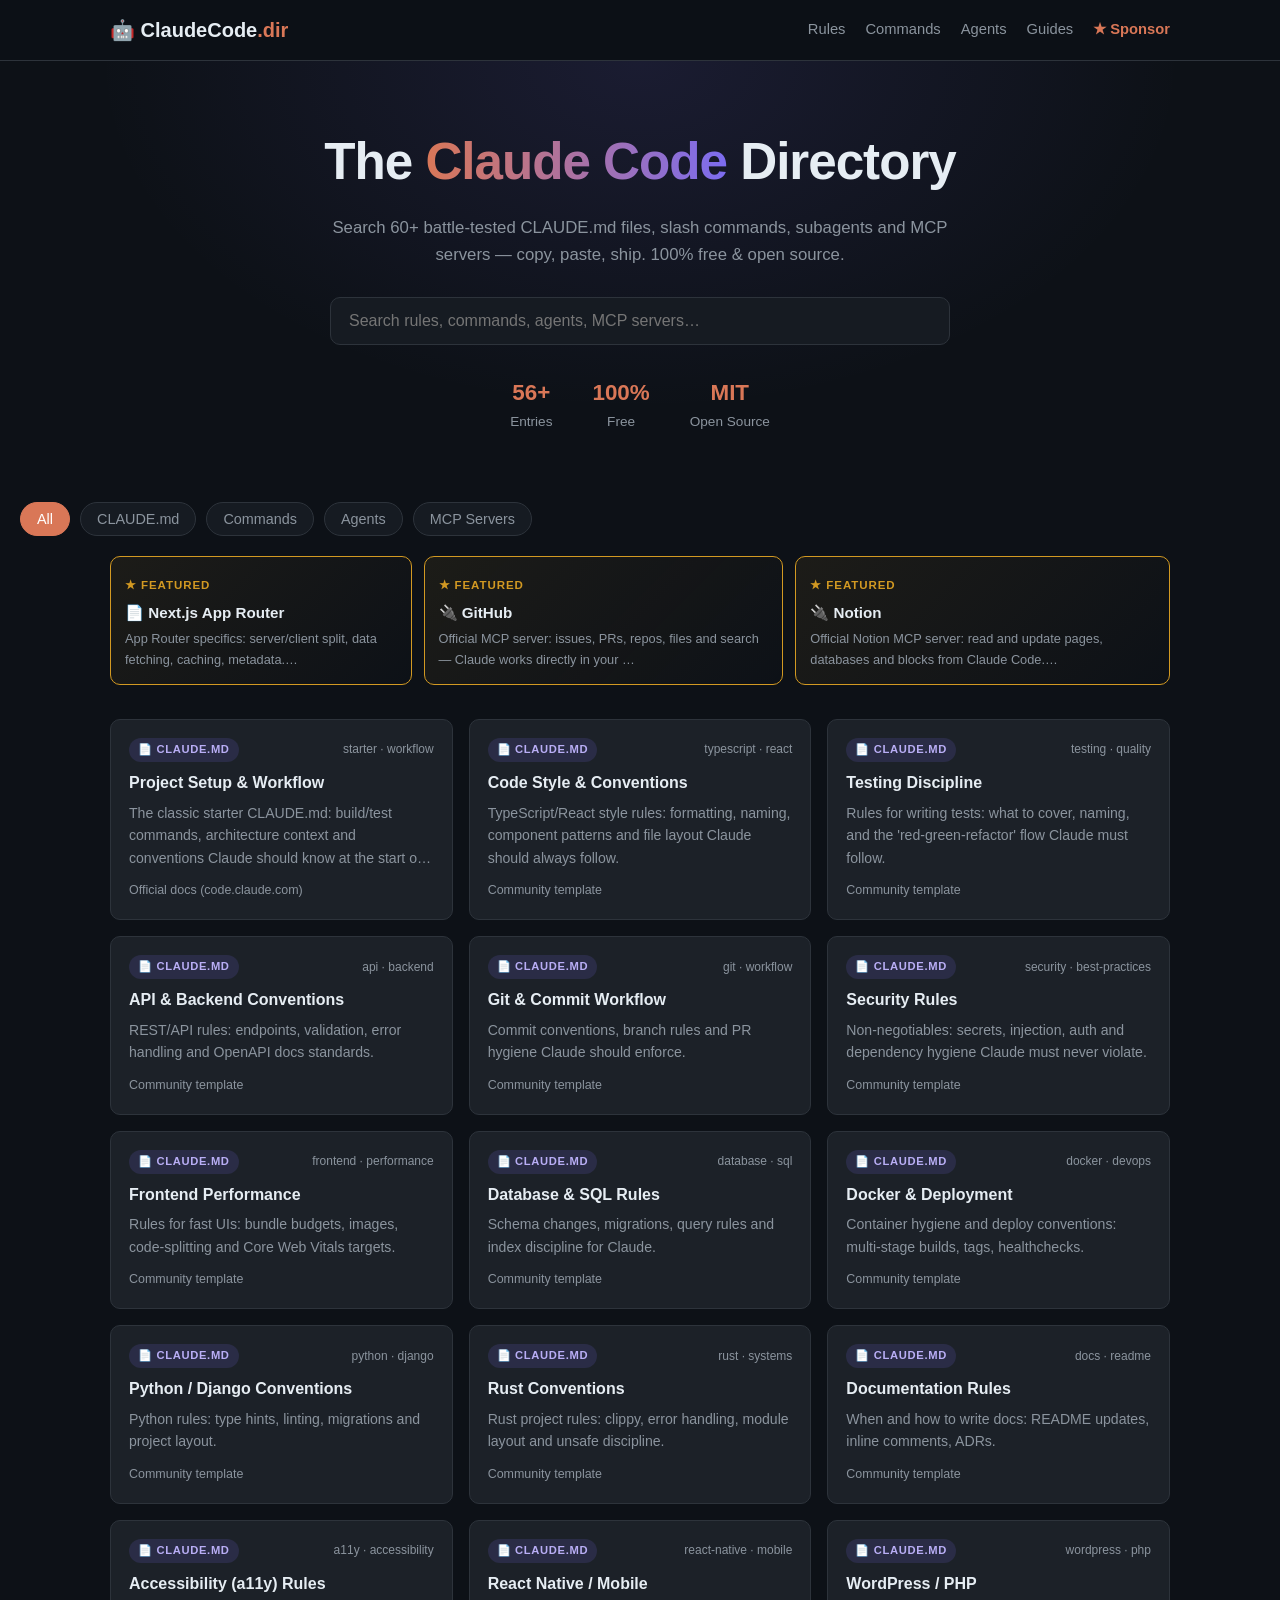
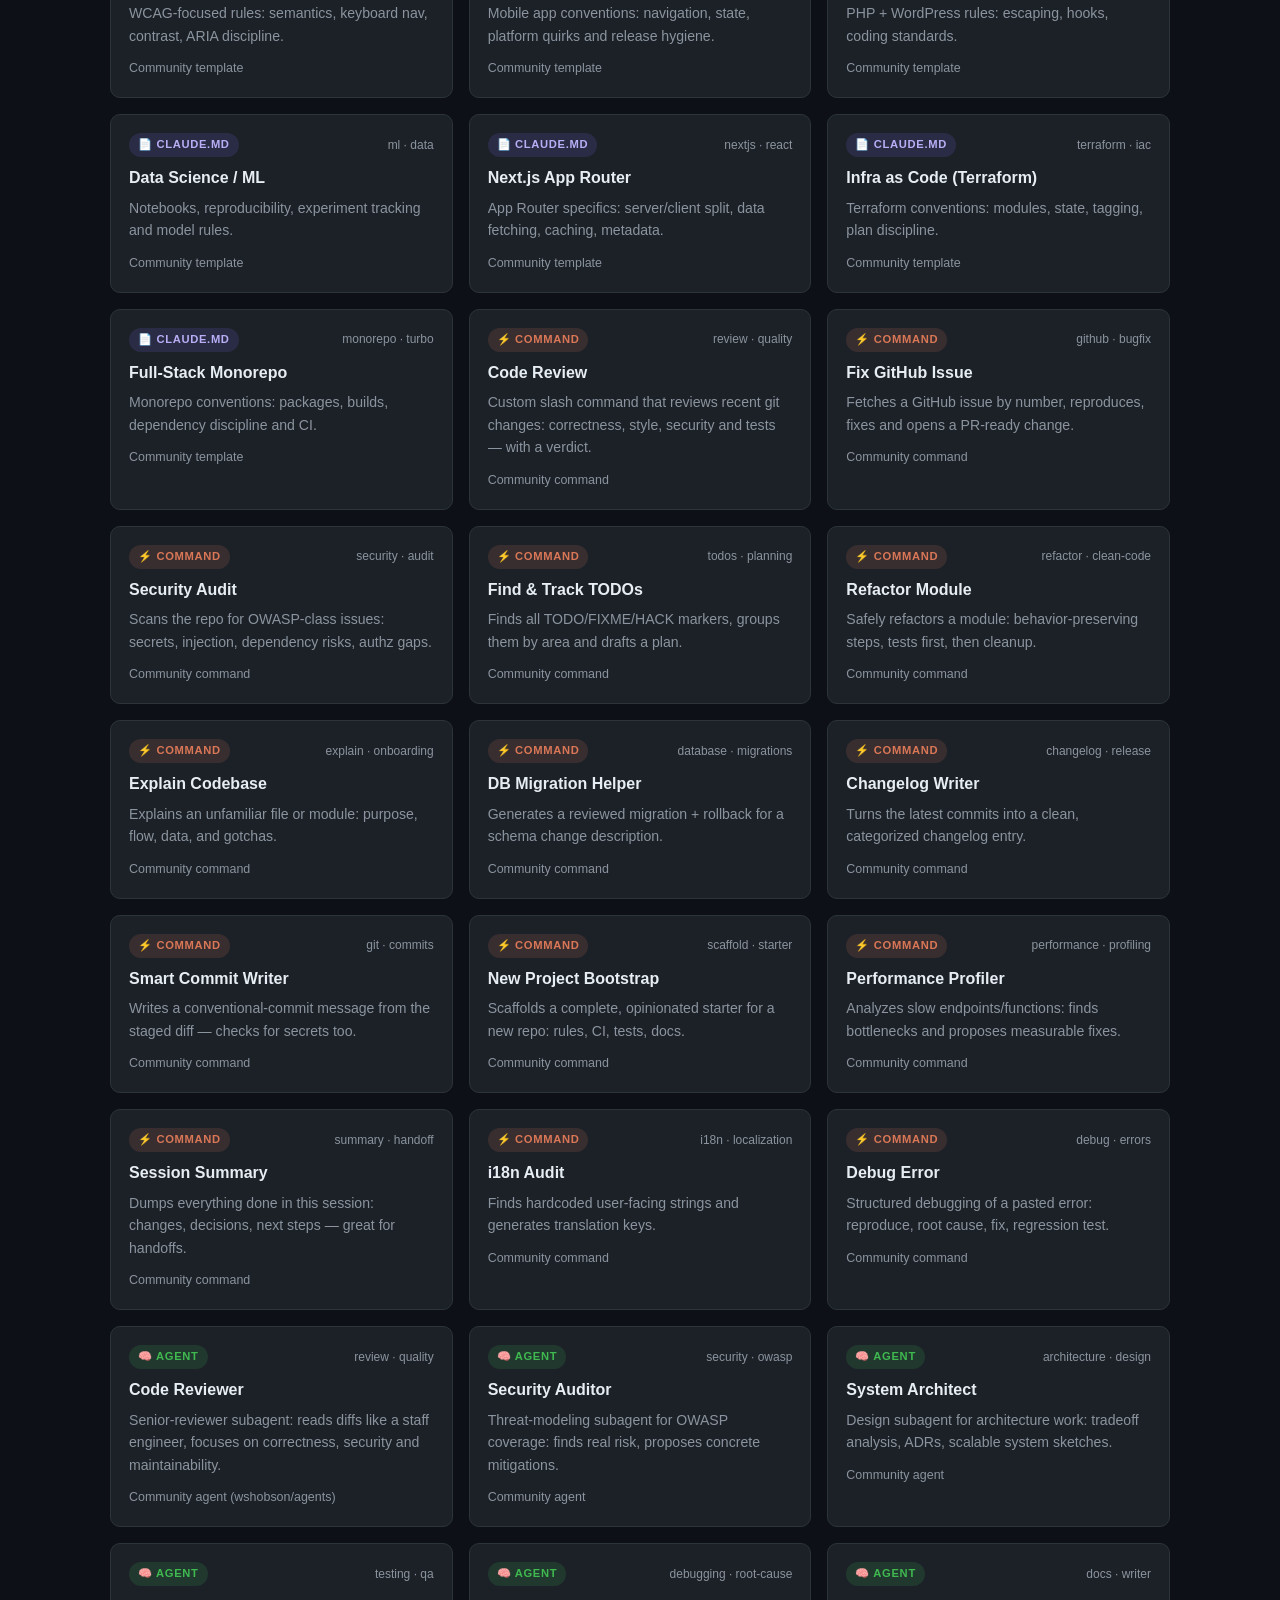
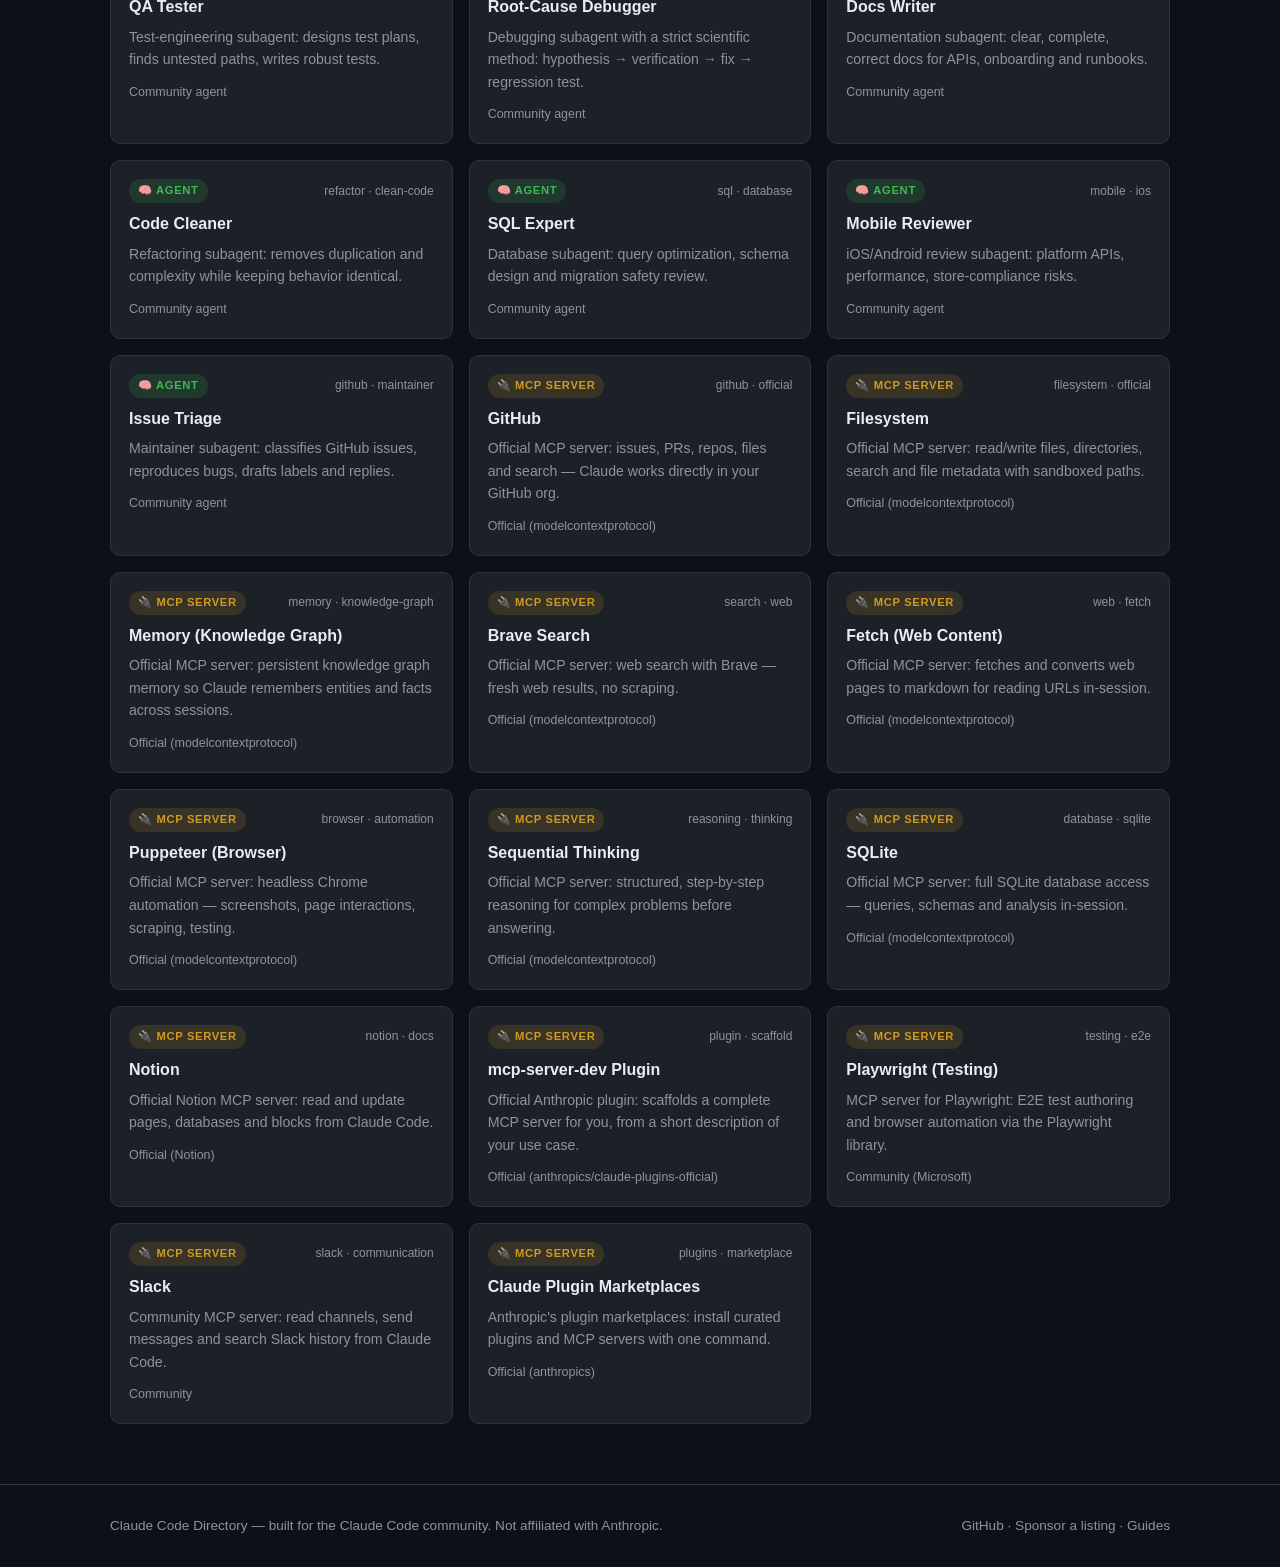
==== index.html @ 951cba87 "Fix modal with class-based toggle; use real site URL (aiagentdeveloper.github.io/claudecodedir)" ====
<!DOCTYPE html>
<html lang="en">
<head>
  <meta charset="UTF-8">
  <meta name="viewport" content="width=device-width, initial-scale=1.0">
  <title>Claude Code Directory — Best CLAUDE.md Rules, Commands, Agents & MCP Servers</title>
  <meta name="description" content="The curated, searchable directory of CLAUDE.md files, slash commands, subagents and MCP servers for Claude Code. Copy-paste workflows used by real teams. Open source, updated daily.">
  <meta name="keywords" content="claude code, claude code rules, CLAUDE.md, mcp servers, claude code commands, subagents, AI coding">
  <meta property="og:title" content="Claude Code Directory">
  <meta property="og:description" content="The best CLAUDE.md rules, commands, agents and MCP servers for Claude Code. Searchable, open source, free.">
  <meta property="og:type" content="website">
  <meta name="twitter:card" content="summary_large_image">
  <link rel="icon" href="data:image/svg+xml,<svg xmlns='http://www.w3.org/2000/svg' viewBox='0 0 100 100'><text y='.9em' font-size='90'>🤖</text></svg>">
  <link rel="stylesheet" href="css/style.css">
</head>
<body>
  <header class="site-header">
    <div class="container header-inner">
      <a href="/" class="logo">🤖 ClaudeCode<span class="logo-accent">.dir</span></a>
      <nav class="main-nav">
        <a href="index.html">Rules</a>
        <a href="#commands">Commands</a>
        <a href="#agents">Agents</a>
        <a href="guides/index.html">Guides</a>
        <a href="sponsor.html" class="nav-cta">★ Sponsor</a>
      </nav>
    </div>
  </header>

  <main>
    <section class="hero">
      <div class="container">
        <h1>The <span class="gradient">Claude Code</span> Directory</h1>
        <p class="hero-sub">Search 60+ battle-tested CLAUDE.md files, slash commands, subagents and MCP servers — copy, paste, ship. 100% free &amp; open source.</p>
        <div class="search-box">
          <input type="search" id="searchInput" placeholder="Search rules, commands, agents, MCP servers…" autocomplete="off">
        </div>
        <div class="hero-stats">
          <div class="stat"><span class="stat-num" id="statEntries">60+</span><span class="stat-label">Entries</span></div>
          <div class="stat"><span class="stat-num">100%</span><span class="stat-label">Free</span></div>
          <div class="stat"><span class="stat-num">MIT</span><span class="stat-label">Open Source</span></div>
        </div>
      </div>
    </section>

    <section class="filters container">
      <button class="filter-btn active" data-type="all">All</button>
      <button class="filter-btn" data-type="claude-md">CLAUDE.md</button>
      <button class="filter-btn" data-type="command">Commands</button>
      <button class="filter-btn" data-type="agent">Agents</button>
      <button class="filter-btn" data-type="mcp">MCP Servers</button>
    </section>

    <section class="container">
      <div class="featured-strip" id="featuredStrip"></div>
      <div class="grid" id="entriesGrid"></div>
      <div class="empty-state" id="emptyState" hidden>
        <p>No results for that search. <a href="https://github.com" target="_blank">Submit it on GitHub</a> — contributions welcome!</p>
      </div>
    </section>
  </main>

  <footer class="site-footer">
    <div class="container footer-inner">
      <p>Claude Code Directory — built for the Claude Code community. Not affiliated with Anthropic.</p>
      <p><a href="https://github.com" target="_blank">GitHub</a> · <a href="sponsor.html">Sponsor a listing</a> · <a href="guides/index.html">Guides</a></p>
    </div>
  </footer>

  <div class="modal" id="detailModal">
    <div class="modal-backdrop" data-close></div>
    <div class="modal-card">
      <button class="modal-close" data-close>×</button>
      <div id="modalContent"></div>
    </div>
  </div>

  <script src="js/data.js"></script>
  <script src="js/app.js"></script>
</body>
</html>
---- css/style.css ----
:root {
  --bg: #0d1117;
  --bg-soft: #161b22;
  --bg-card: #1c2128;
  --border: #2d333b;
  --text: #e6edf3;
  --text-dim: #8b949e;
  --accent: #d97757;
  --accent-2: #7c6cf0;
  --green: #3fb950;
  --yellow: #d29922;
  --radius: 10px;
}

* { margin: 0; padding: 0; box-sizing: border-box; }

[hidden] { display: none !important; }

body {
  font-family: -apple-system, BlinkMacSystemFont, "Segoe UI", Roboto, "Helvetica Neue", Arial, sans-serif;
  background: var(--bg);
  color: var(--text);
  line-height: 1.6;
}

.container { max-width: 1100px; margin: 0 auto; padding: 0 20px; }

/* Header */
.site-header { border-bottom: 1px solid var(--border); background: rgba(13,17,23,.9); position: sticky; top: 0; z-index: 50; backdrop-filter: blur(8px); }
.header-inner { display: flex; align-items: center; justify-content: space-between; padding: 14px 20px; }
.logo { font-size: 1.25rem; font-weight: 700; text-decoration: none; color: var(--text); }
.logo-accent { color: var(--accent); }
.main-nav { display: flex; gap: 20px; align-items: center; }
.main-nav a { color: var(--text-dim); text-decoration: none; font-size: .92rem; transition: color .2s; }
.main-nav a:hover { color: var(--text); }
.nav-cta { color: var(--accent) !important; font-weight: 600; }

/* Hero */
.hero { padding: 60px 0 40px; text-align: center; background: radial-gradient(ellipse at top, rgba(124,108,240,.12), transparent 60%); }
.hero h1 { font-size: clamp(2rem, 5vw, 3.2rem); font-weight: 800; letter-spacing: -.02em; margin-bottom: 12px; }
.gradient { background: linear-gradient(90deg, var(--accent), var(--accent-2)); -webkit-background-clip: text; background-clip: text; color: transparent; }
.hero-sub { color: var(--text-dim); max-width: 640px; margin: 0 auto 28px; font-size: 1.05rem; }

.search-box { max-width: 620px; margin: 0 auto; }
.search-box input {
  width: 100%; padding: 14px 18px; font-size: 1rem; border-radius: var(--radius);
  border: 1px solid var(--border); background: var(--bg-soft); color: var(--text); outline: none;
}
.search-box input:focus { border-color: var(--accent); box-shadow: 0 0 0 3px rgba(217,119,87,.15); }

.hero-stats { display: flex; justify-content: center; gap: 40px; margin-top: 30px; }
.stat { display: flex; flex-direction: column; }
.stat-num { font-size: 1.4rem; font-weight: 700; color: var(--accent); }
.stat-label { color: var(--text-dim); font-size: .85rem; }

/* Filters */
.filters { display: flex; gap: 10px; flex-wrap: wrap; margin: 30px 0 20px; }
.filter-btn {
  padding: 8px 16px; border-radius: 20px; border: 1px solid var(--border); background: var(--bg-soft);
  color: var(--text-dim); cursor: pointer; font-size: .9rem; transition: all .2s;
}
.filter-btn:hover { color: var(--text); border-color: var(--text-dim); }
.filter-btn.active { background: var(--accent); border-color: var(--accent); color: #fff; }

/* Featured strip */
.featured-strip { display: flex; gap: 12px; overflow-x: auto; padding-bottom: 10px; margin-bottom: 24px; }
.featured-card {
  min-width: 260px; padding: 14px; border-radius: var(--radius); border: 1px solid var(--yellow);
  background: linear-gradient(135deg, rgba(210,153,34,.08), transparent); cursor: pointer;
}
.featured-card .f-tag { color: var(--yellow); font-size: .72rem; font-weight: 700; text-transform: uppercase; letter-spacing: .08em; }
.featured-card h3 { font-size: .95rem; margin: 4px 0; }

/* Grid */
.grid { display: grid; grid-template-columns: repeat(auto-fill, minmax(320px, 1fr)); gap: 16px; padding-bottom: 60px; }
.card {
  background: var(--bg-card); border: 1px solid var(--border); border-radius: var(--radius);
  padding: 18px; cursor: pointer; transition: transform .15s, border-color .15s;
}
.card:hover { transform: translateY(-2px); border-color: var(--text-dim); }
.card-top { display: flex; justify-content: space-between; align-items: center; margin-bottom: 8px; }
.badge {
  font-size: .7rem; font-weight: 600; padding: 3px 9px; border-radius: 20px; text-transform: uppercase; letter-spacing: .06em;
}
.badge.claude-md { background: rgba(124,108,240,.15); color: #b9aef5; }
.badge.command { background: rgba(217,119,87,.15); color: var(--accent); }
.badge.agent { background: rgba(63,185,80,.15); color: var(--green); }
.badge.mcp { background: rgba(210,153,34,.15); color: var(--yellow); }
.card h3 { font-size: 1rem; margin-bottom: 6px; }
.card p { color: var(--text-dim); font-size: .88rem; display: -webkit-box; -webkit-line-clamp: 3; -webkit-box-orient: vertical; overflow: hidden; }
.card-meta { display: flex; gap: 12px; margin-top: 12px; color: var(--text-dim); font-size: .78rem; }
.card-meta span { display: flex; align-items: center; gap: 4px; }

/* Empty state */
.empty-state { text-align: center; color: var(--text-dim); padding: 40px 0 80px; }

/* Footer */
.site-footer { border-top: 1px solid var(--border); padding: 30px 0; color: var(--text-dim); font-size: .85rem; }
.footer-inner { display: flex; justify-content: space-between; flex-wrap: wrap; gap: 10px; }
.site-footer a { color: var(--text-dim); text-decoration: none; }
.site-footer a:hover { color: var(--text); }

/* Modal */
.modal { display: none; position: fixed; inset: 0; z-index: 100; align-items: center; justify-content: center; padding: 20px; }
.modal.open { display: flex; }
.modal-backdrop { position: absolute; inset: 0; background: rgba(0,0,0,.7); }
.modal-card {
  position: relative; background: var(--bg-card); border: 1px solid var(--border); border-radius: 14px;
  max-width: 680px; width: 100%; max-height: 85vh; overflow-y: auto; padding: 28px;
}
.modal-close { position: absolute; top: 12px; right: 16px; background: none; border: none; color: var(--text-dim); font-size: 1.6rem; cursor: pointer; }
.modal-close:hover { color: var(--text); }
.modal-card h2 { margin-bottom: 10px; }
.modal-card .badge { margin-bottom: 14px; display: inline-block; }
.modal-card .m-desc { color: var(--text-dim); margin-bottom: 18px; }
.m-section { margin-bottom: 18px; }
.m-section h4 { font-size: .8rem; text-transform: uppercase; letter-spacing: .08em; color: var(--text-dim); margin-bottom: 8px; }
.m-code { background: var(--bg); border: 1px solid var(--border); border-radius: 8px; padding: 12px; font-family: "SFMono-Regular", Consolas, monospace; font-size: .82rem; overflow-x: auto; white-space: pre-wrap; }
.copy-btn { margin-top: 8px; padding: 6px 14px; font-size: .8rem; border-radius: 6px; border: 1px solid var(--border); background: var(--bg-soft); color: var(--text); cursor: pointer; }
.copy-btn:hover { border-color: var(--accent); color: var(--accent); }
.m-links { display: flex; gap: 12px; margin-top: 20px; }
.m-links a { padding: 8px 16px; border-radius: 8px; text-decoration: none; font-size: .88rem; }
.btn-primary { background: var(--accent); color: #fff; font-weight: 600; }
.btn-ghost { border: 1px solid var(--border); color: var(--text); }

@media (max-width: 640px) {
  .main-nav { gap: 12px; }
  .main-nav a { font-size: .8rem; }
  .hero { padding: 40px 0 30px; }
  .hero-stats { gap: 24px; }
}
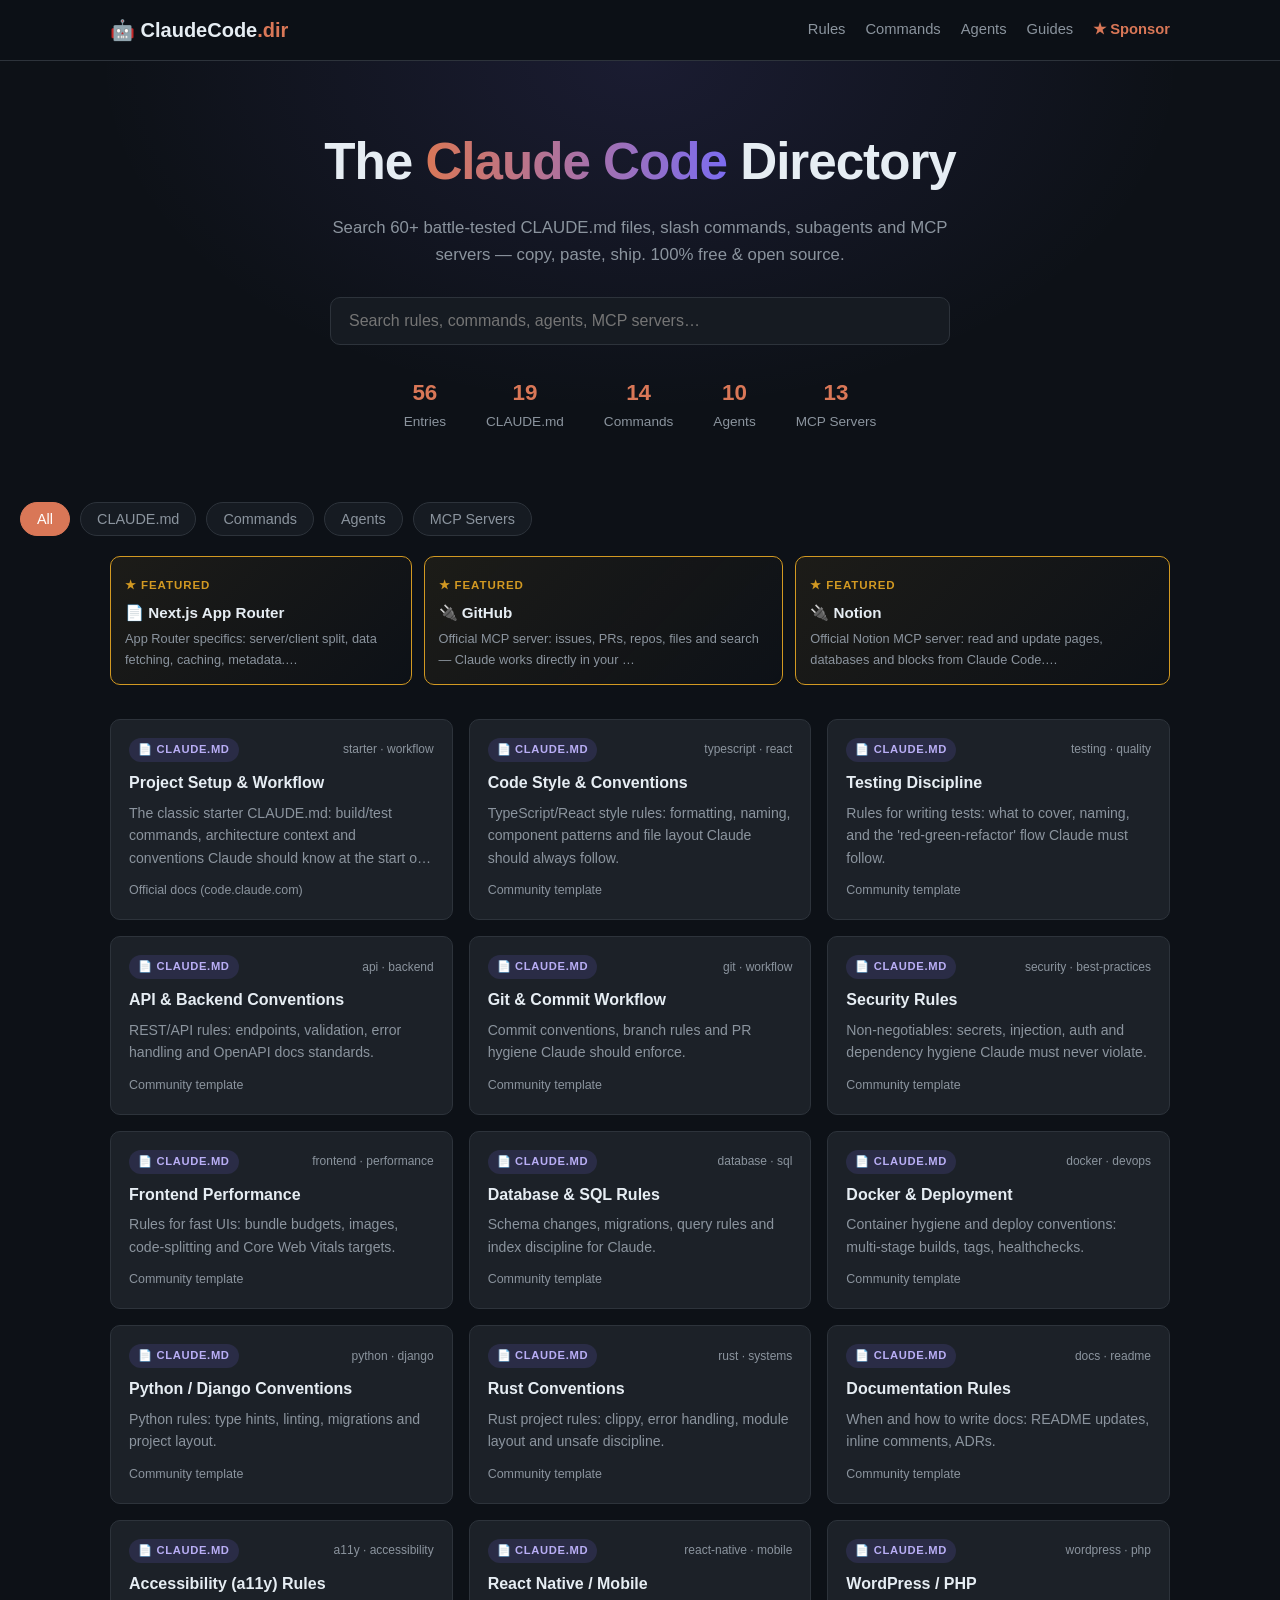
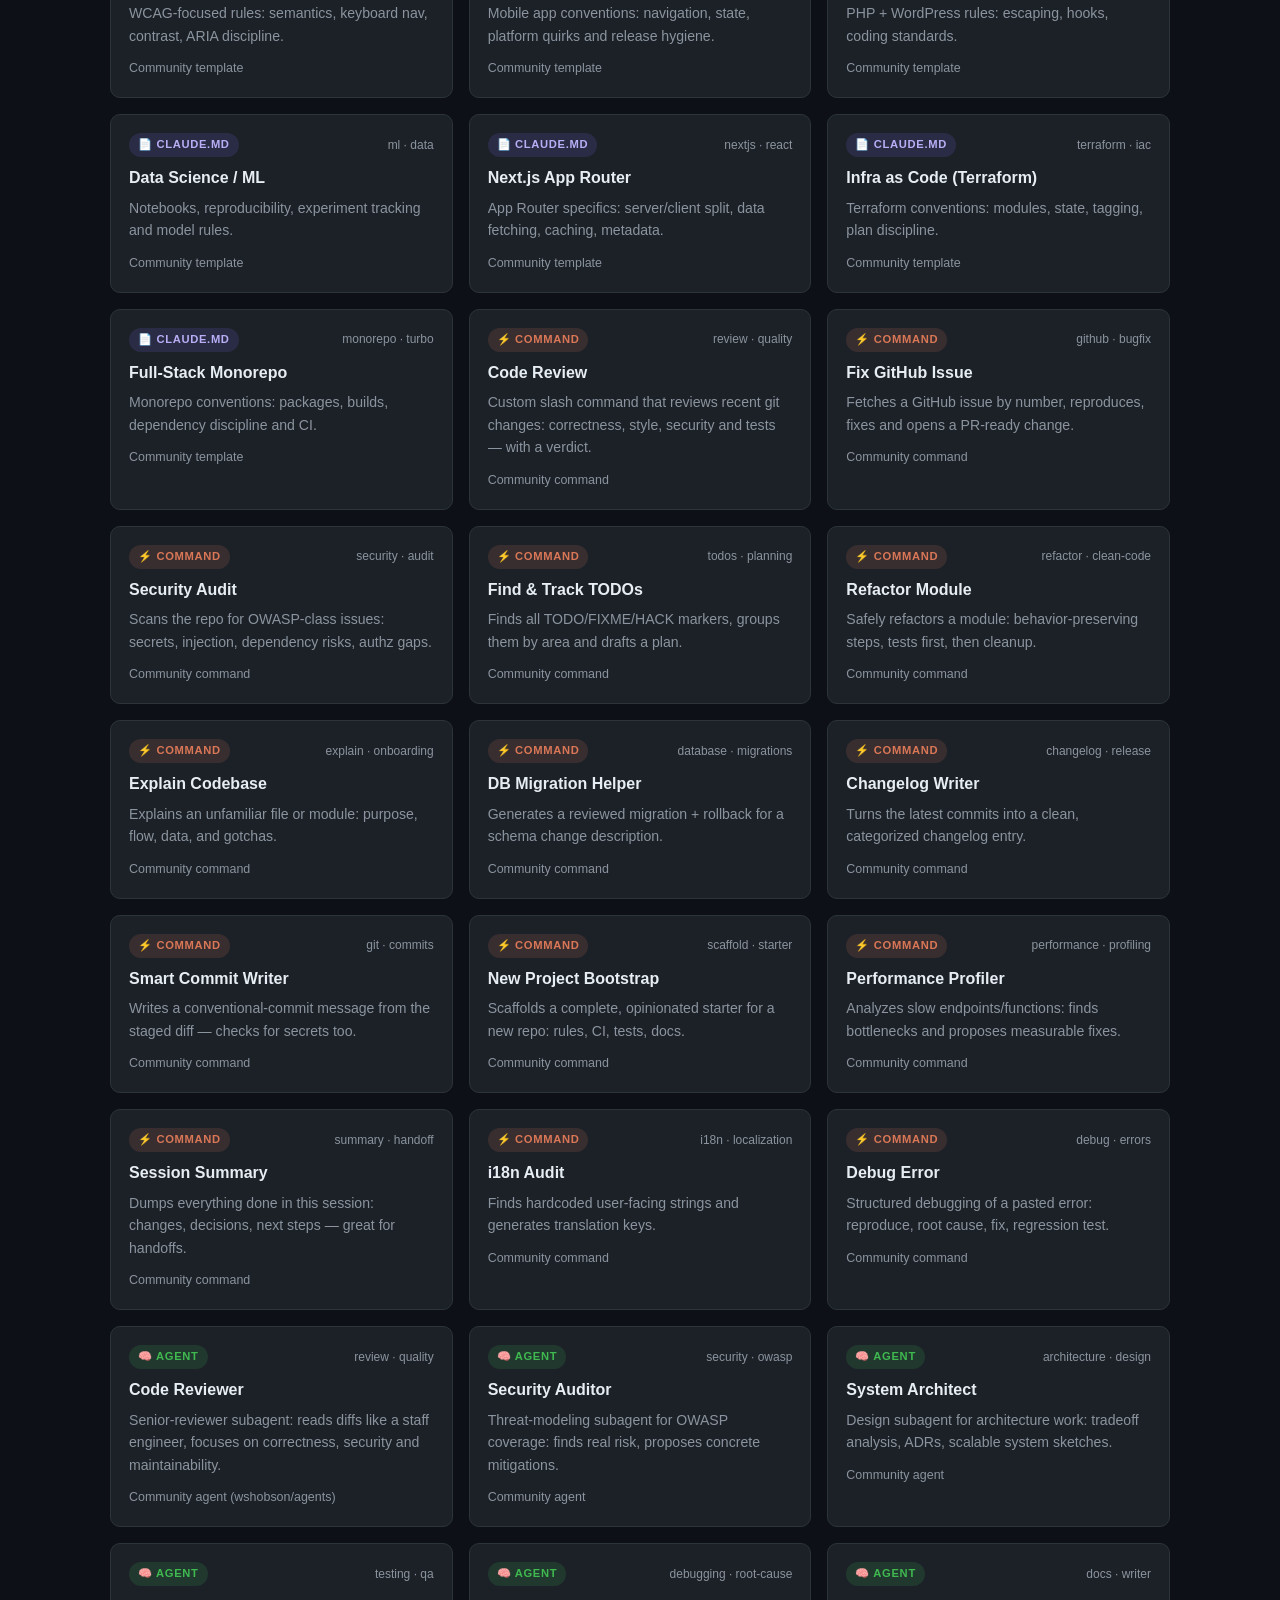
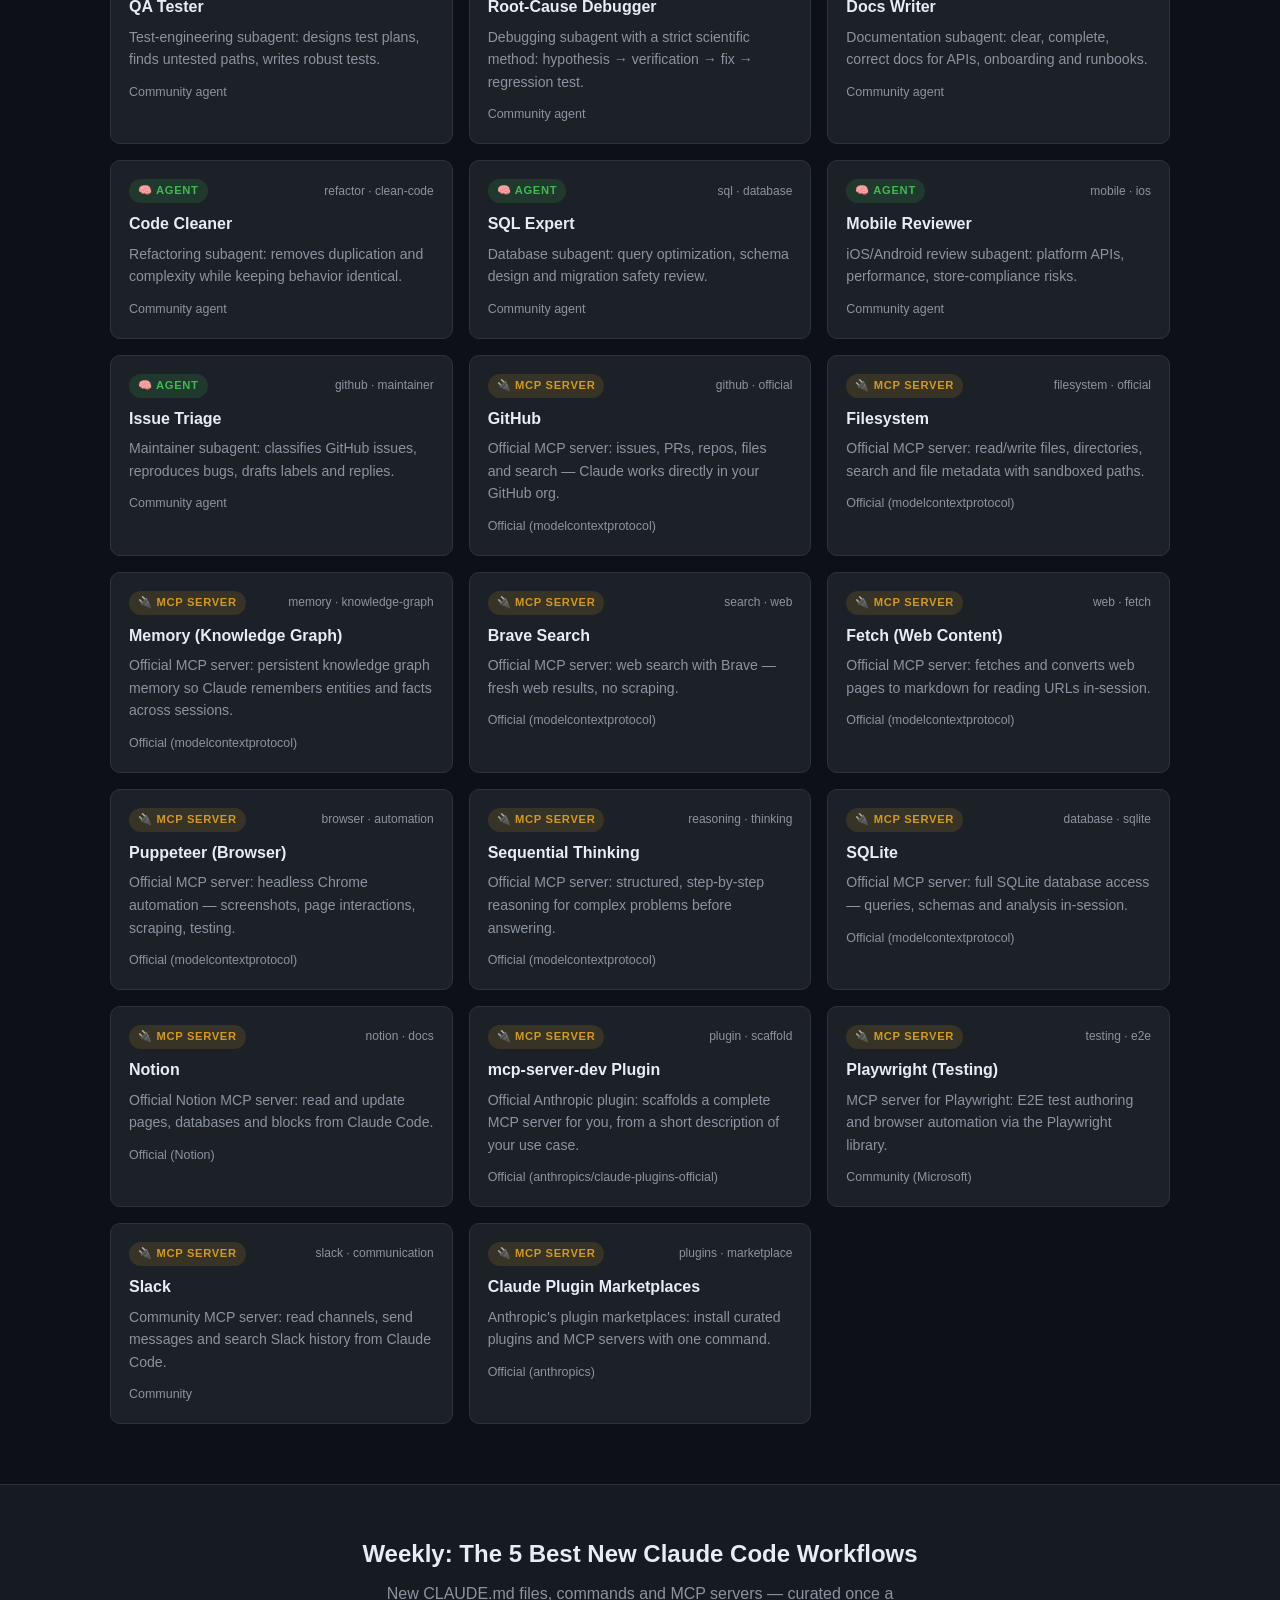
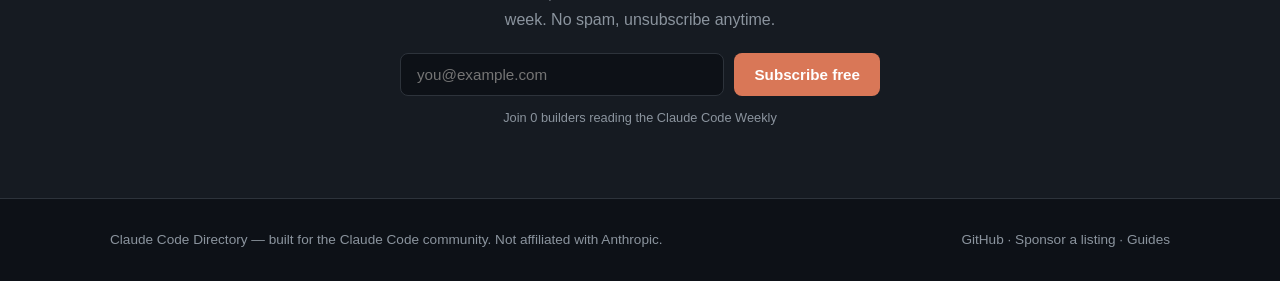
==== commit ef627598: "Add category stats, newsletter signup box, affiliate config" ====
--- a/index.html
+++ b/index.html
@@ -36,9 +36,11 @@
           <input type="search" id="searchInput" placeholder="Search rules, commands, agents, MCP servers…" autocomplete="off">
         </div>
         <div class="hero-stats">
-          <div class="stat"><span class="stat-num" id="statEntries">60+</span><span class="stat-label">Entries</span></div>
-          <div class="stat"><span class="stat-num">100%</span><span class="stat-label">Free</span></div>
-          <div class="stat"><span class="stat-num">MIT</span><span class="stat-label">Open Source</span></div>
+          <div class="stat"><span class="stat-num" id="statEntries">0</span><span class="stat-label">Entries</span></div>
+          <div class="stat"><span class="stat-num" id="statMd">0</span><span class="stat-label">CLAUDE.md</span></div>
+          <div class="stat"><span class="stat-num" id="statCmd">0</span><span class="stat-label">Commands</span></div>
+          <div class="stat"><span class="stat-num" id="statAgent">0</span><span class="stat-label">Agents</span></div>
+          <div class="stat"><span class="stat-num" id="statMcp">0</span><span class="stat-label">MCP Servers</span></div>
         </div>
       </div>
     </section>
@@ -55,9 +57,27 @@
       <div class="featured-strip" id="featuredStrip"></div>
       <div class="grid" id="entriesGrid"></div>
       <div class="empty-state" id="emptyState" hidden>
-        <p>No results for that search. <a href="https://github.com" target="_blank">Submit it on GitHub</a> — contributions welcome!</p>
+        <p>No results for that search. <a href="https://github.com/aiagentdeveloper/claudecodedir/issues" target="_blank">Submit it on GitHub</a> — contributions welcome!</p>
       </div>
     </section>
+
+    <section class="container" id="recTools" hidden>
+      <h2 class="rec-title">Tools we recommend</h2>
+      <div class="rec-grid" id="recGrid"></div>
+    </section>
+  <section class="newsletter">
+      <div class="container newsletter-inner">
+        <h2>Weekly: The 5 Best New Claude Code Workflows</h2>
+        <p>New CLAUDE.md files, commands and MCP servers — curated once a week. No spam, unsubscribe anytime.</p>
+        <form id="newsletterForm" action="https://buttondown.com/api/emails/embed-subscribe/yourusername" method="post" target="_blank">
+          <input type="email" name="email" placeholder="you@example.com" required>
+          <input type="hidden" value="1" name="embed">
+          <button type="submit">Subscribe free</button>
+        </form>
+        <p class="newsletter-note">Join 0 builders reading the Claude Code Weekly</p>
+      </div>
+    </section>
+
   </main>
 
   <footer class="site-footer">
--- a/css/style.css
+++ b/css/style.css
@@ -123,6 +123,35 @@
 .btn-primary { background: var(--accent); color: #fff; font-weight: 600; }
 .btn-ghost { border: 1px solid var(--border); color: var(--text); }
 
+/* Recommended tools */
+.rec-title { margin: 10px 0 16px; font-size: 1.2rem; }
+.rec-grid { display: grid; grid-template-columns: repeat(auto-fill, minmax(240px, 1fr)); gap: 14px; margin-bottom: 50px; }
+.rec-card { background: var(--bg-card); border: 1px solid var(--border); border-radius: 10px; padding: 16px; }
+.rec-card h3 { font-size: .95rem; margin-bottom: 4px; }
+.rec-card p { color: var(--text-dim); font-size: .82rem; margin-bottom: 10px; }
+.rec-card a { color: var(--accent); font-size: .85rem; font-weight: 600; text-decoration: none; }
+
+/* Newsletter */
+.newsletter { background: var(--bg-soft); border-top: 1px solid var(--border); padding: 50px 0; text-align: center; }
+.newsletter h2 { font-size: 1.5rem; margin-bottom: 8px; }
+.newsletter p { color: var(--text-dim); max-width: 520px; margin: 0 auto 20px; }
+#newsletterForm { display: flex; gap: 10px; max-width: 480px; margin: 0 auto; }
+#newsletterForm input {
+  flex: 1; padding: 12px 16px; border-radius: 8px; border: 1px solid var(--border);
+  background: var(--bg); color: var(--text); font-size: .95rem; outline: none;
+}
+#newsletterForm input:focus { border-color: var(--accent); }
+#newsletterForm button {
+  padding: 12px 20px; border-radius: 8px; border: none; background: var(--accent);
+  color: #fff; font-weight: 700; cursor: pointer; font-size: .95rem;
+}
+#newsletterForm button:hover { opacity: .9; }
+.newsletter-note { font-size: .8rem; margin-top: 12px !important; color: var(--text-dim); }
+
+@media (max-width: 640px) {
+  #newsletterForm { flex-direction: column; }
+}
+
 @media (max-width: 640px) {
   .main-nav { gap: 12px; }
   .main-nav a { font-size: .8rem; }
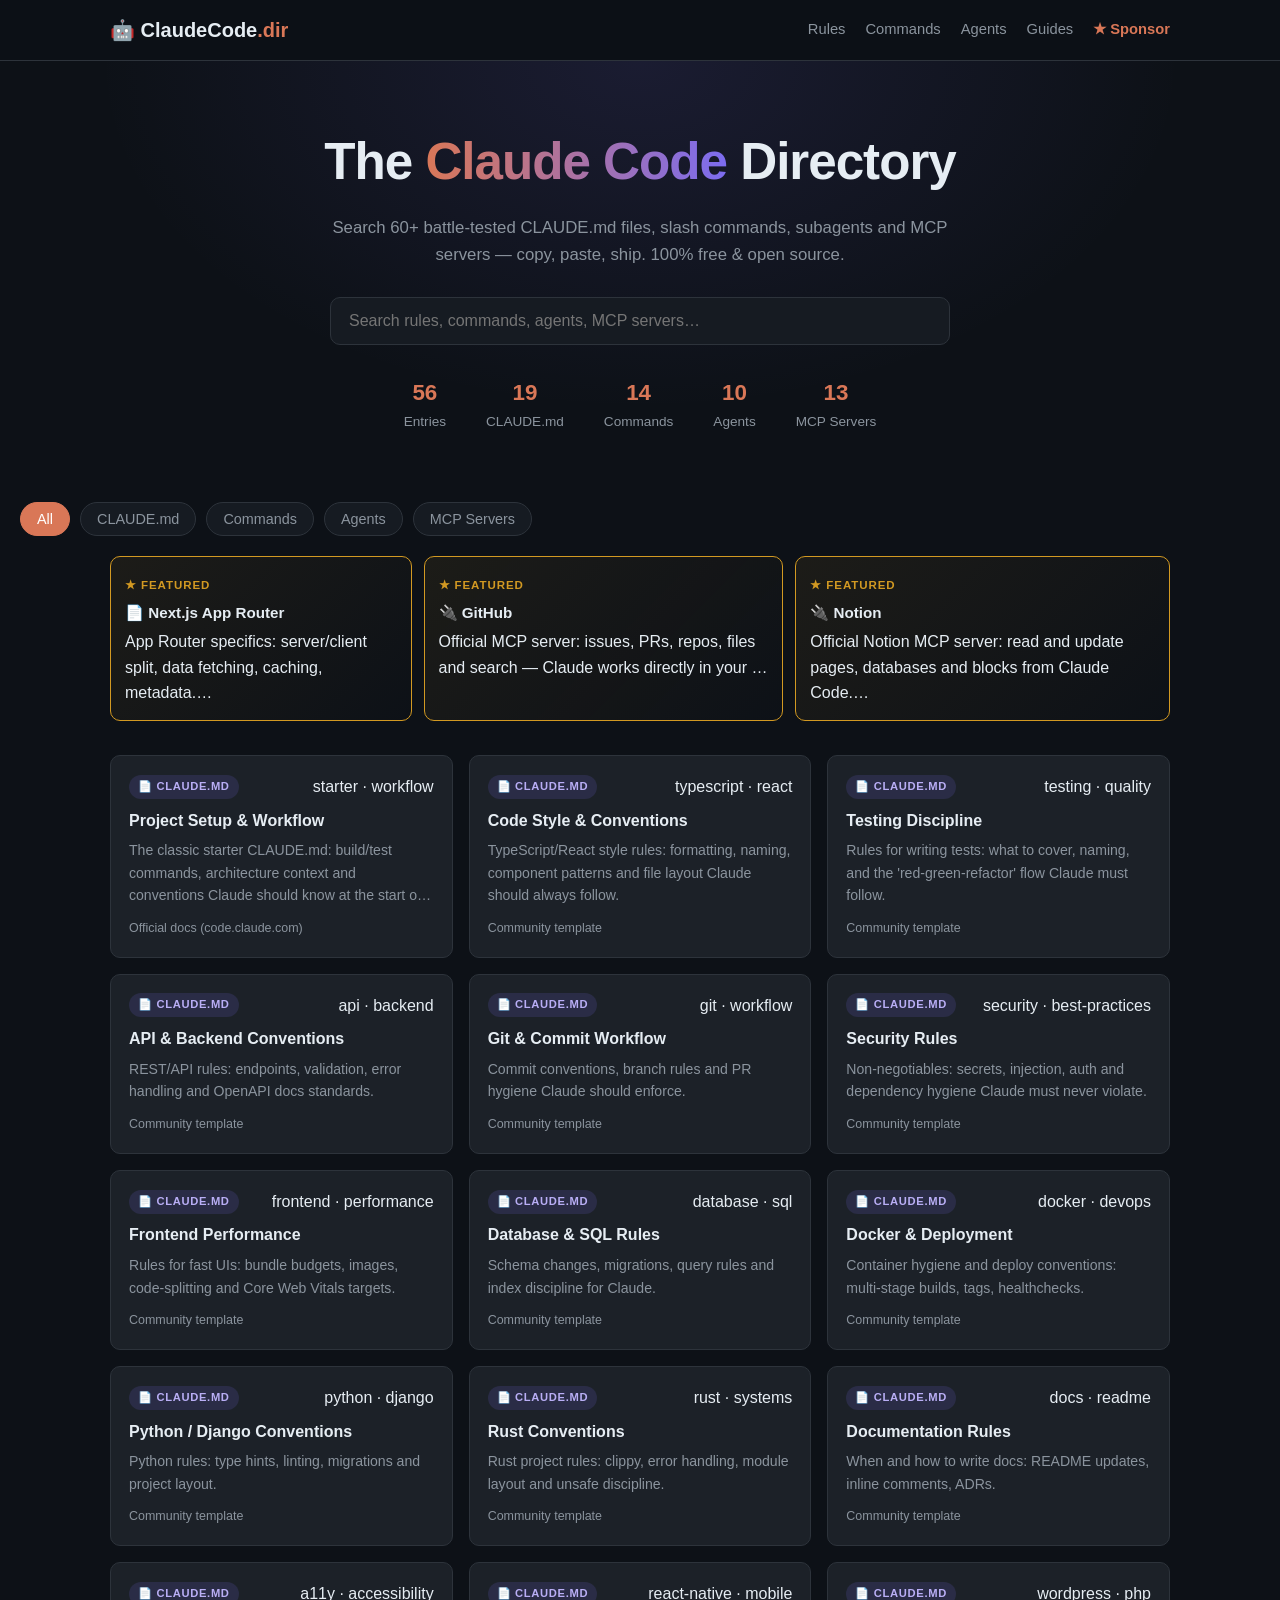
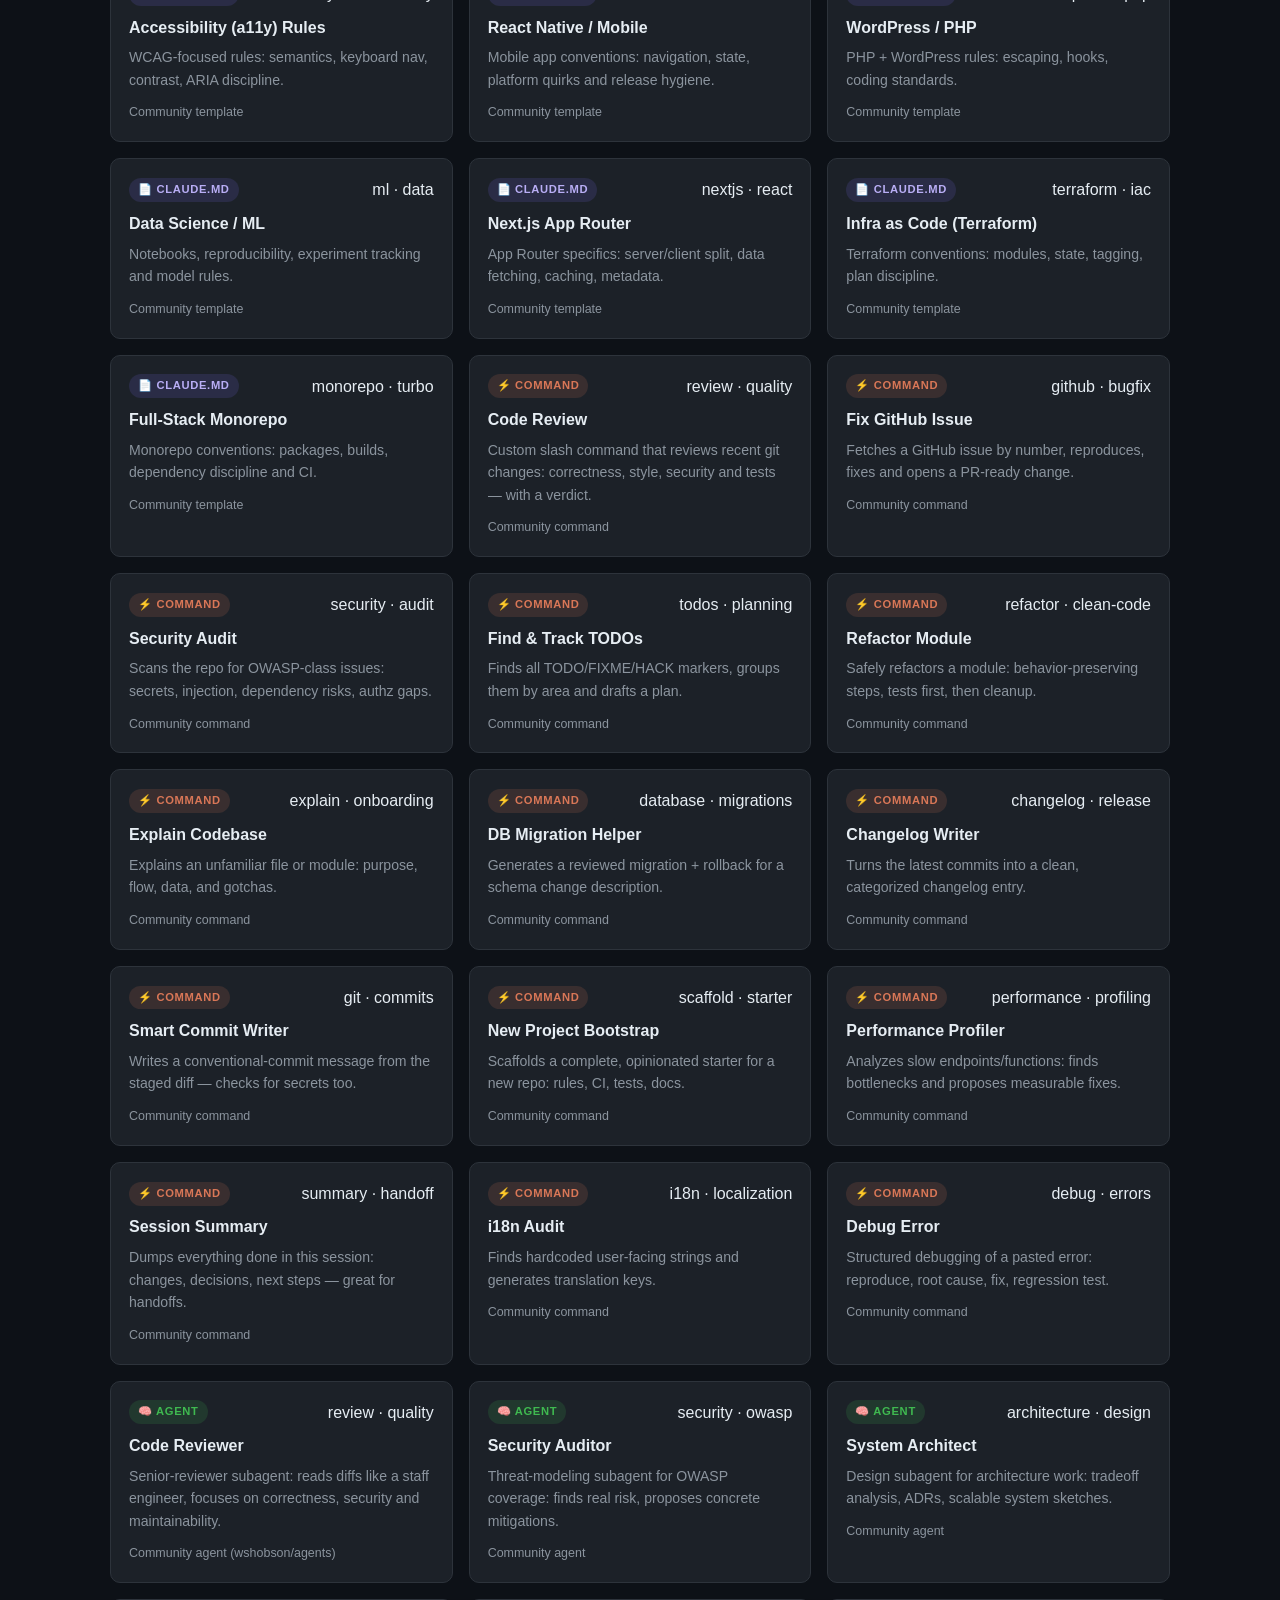
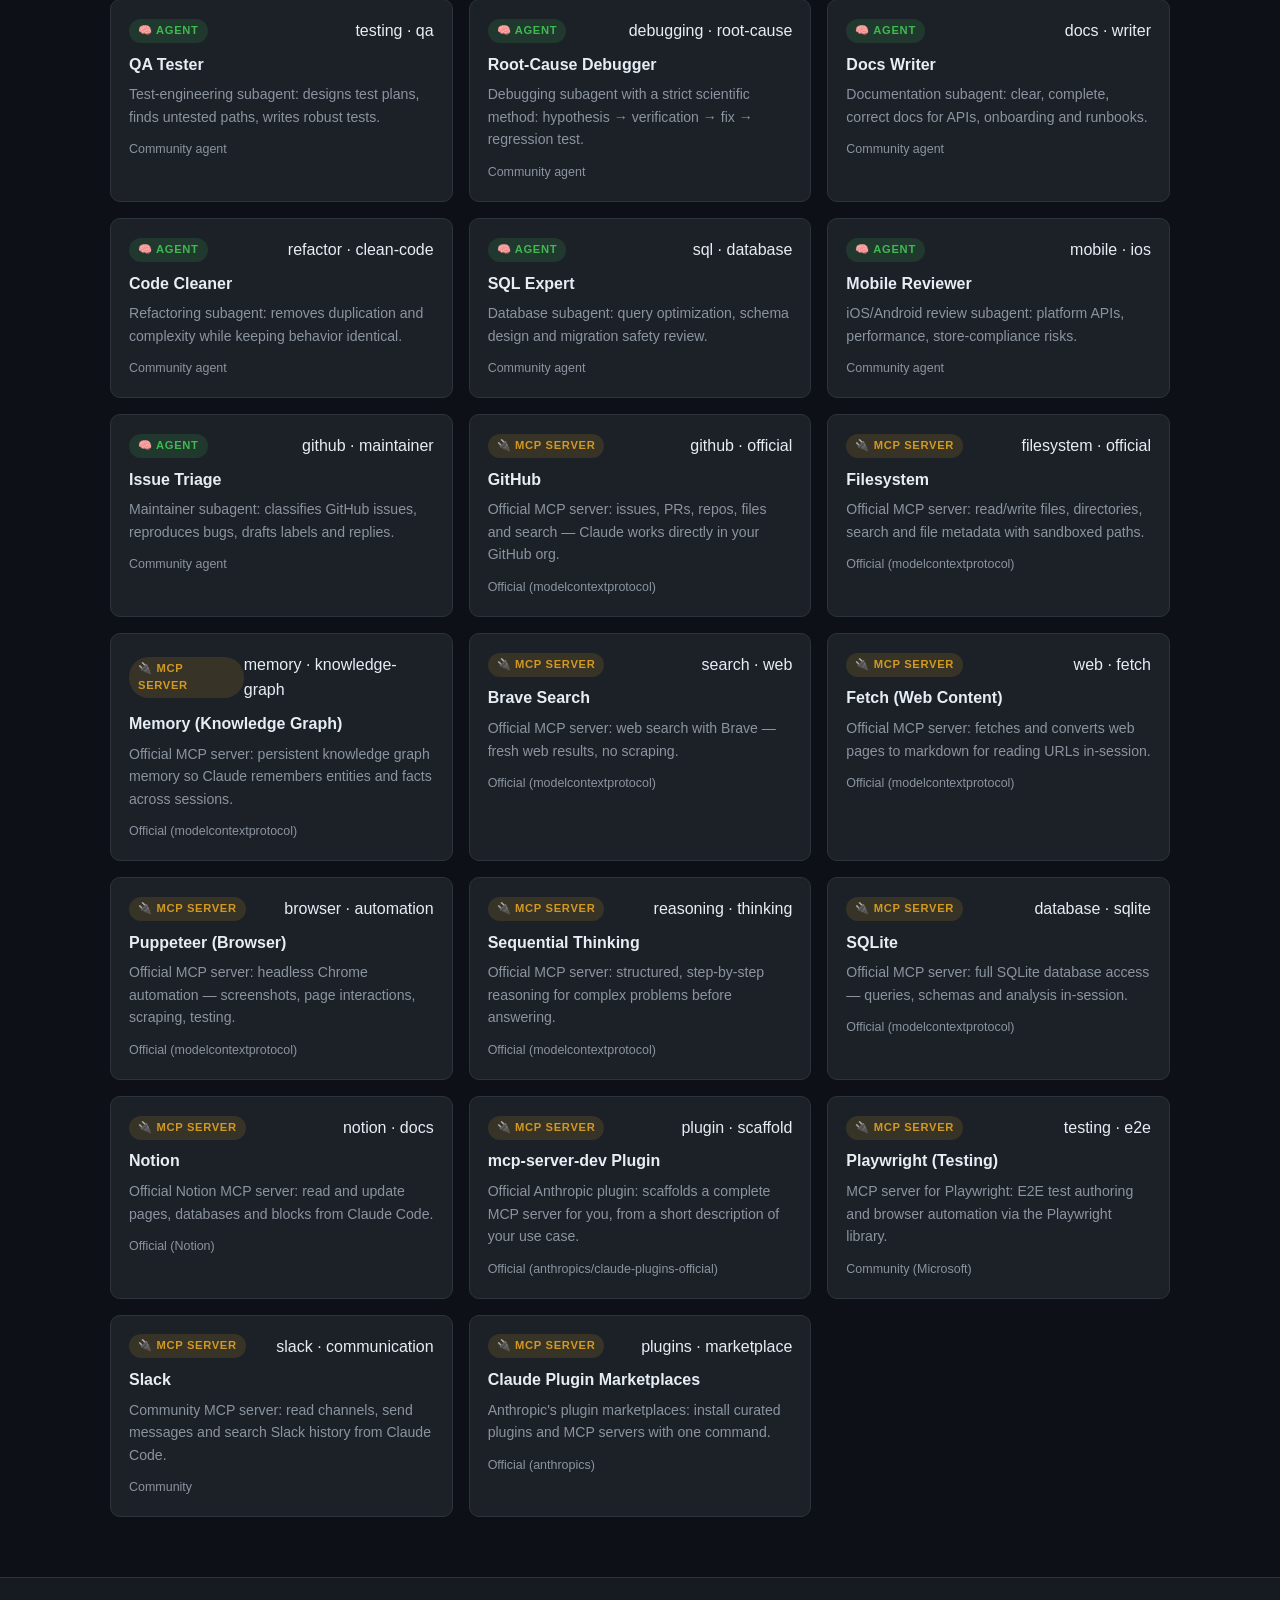
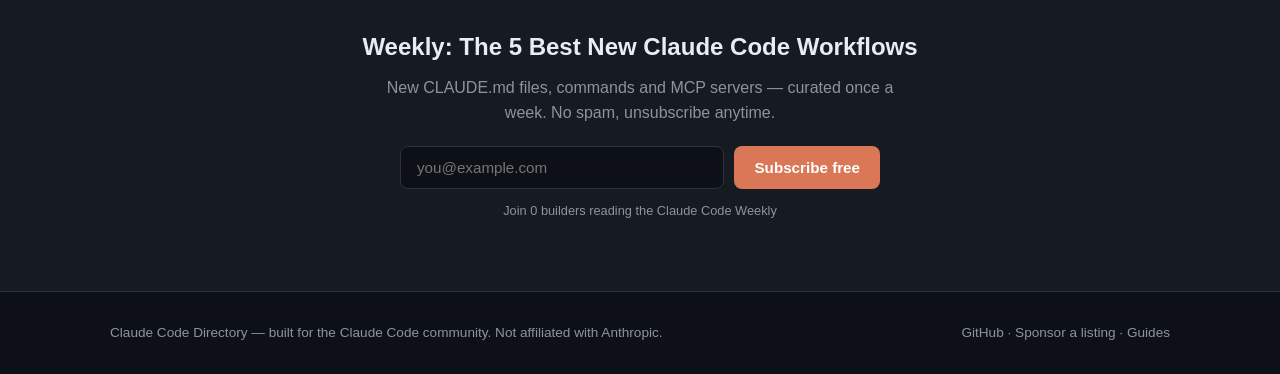
==== commit 620c886c: "Fix logo 404 link, Enter-to-search, add CSP headers, 404 page, robots.txt" ====
--- a/index.html
+++ b/index.html
@@ -3,6 +3,8 @@
 <head>
   <meta charset="UTF-8">
   <meta name="viewport" content="width=device-width, initial-scale=1.0">
+  <meta http-equiv="Content-Security-Policy" content="default-src 'self'; script-src 'self'; style-src 'self'; img-src 'self' data:; connect-src 'self'; base-uri 'self'; form-action https://buttondown.com; object-src 'none'; frame-ancestors 'none'">
+  <meta name="referrer" content="strict-origin-when-cross-origin">
   <title>Claude Code Directory — Best CLAUDE.md Rules, Commands, Agents & MCP Servers</title>
   <meta name="description" content="The curated, searchable directory of CLAUDE.md files, slash commands, subagents and MCP servers for Claude Code. Copy-paste workflows used by real teams. Open source, updated daily.">
   <meta name="keywords" content="claude code, claude code rules, CLAUDE.md, mcp servers, claude code commands, subagents, AI coding">
@@ -16,7 +18,7 @@
 <body>
   <header class="site-header">
     <div class="container header-inner">
-      <a href="/" class="logo">🤖 ClaudeCode<span class="logo-accent">.dir</span></a>
+      <a href="index.html" class="logo">🤖 ClaudeCode<span class="logo-accent">.dir</span></a>
       <nav class="main-nav">
         <a href="index.html">Rules</a>
         <a href="#commands">Commands</a>
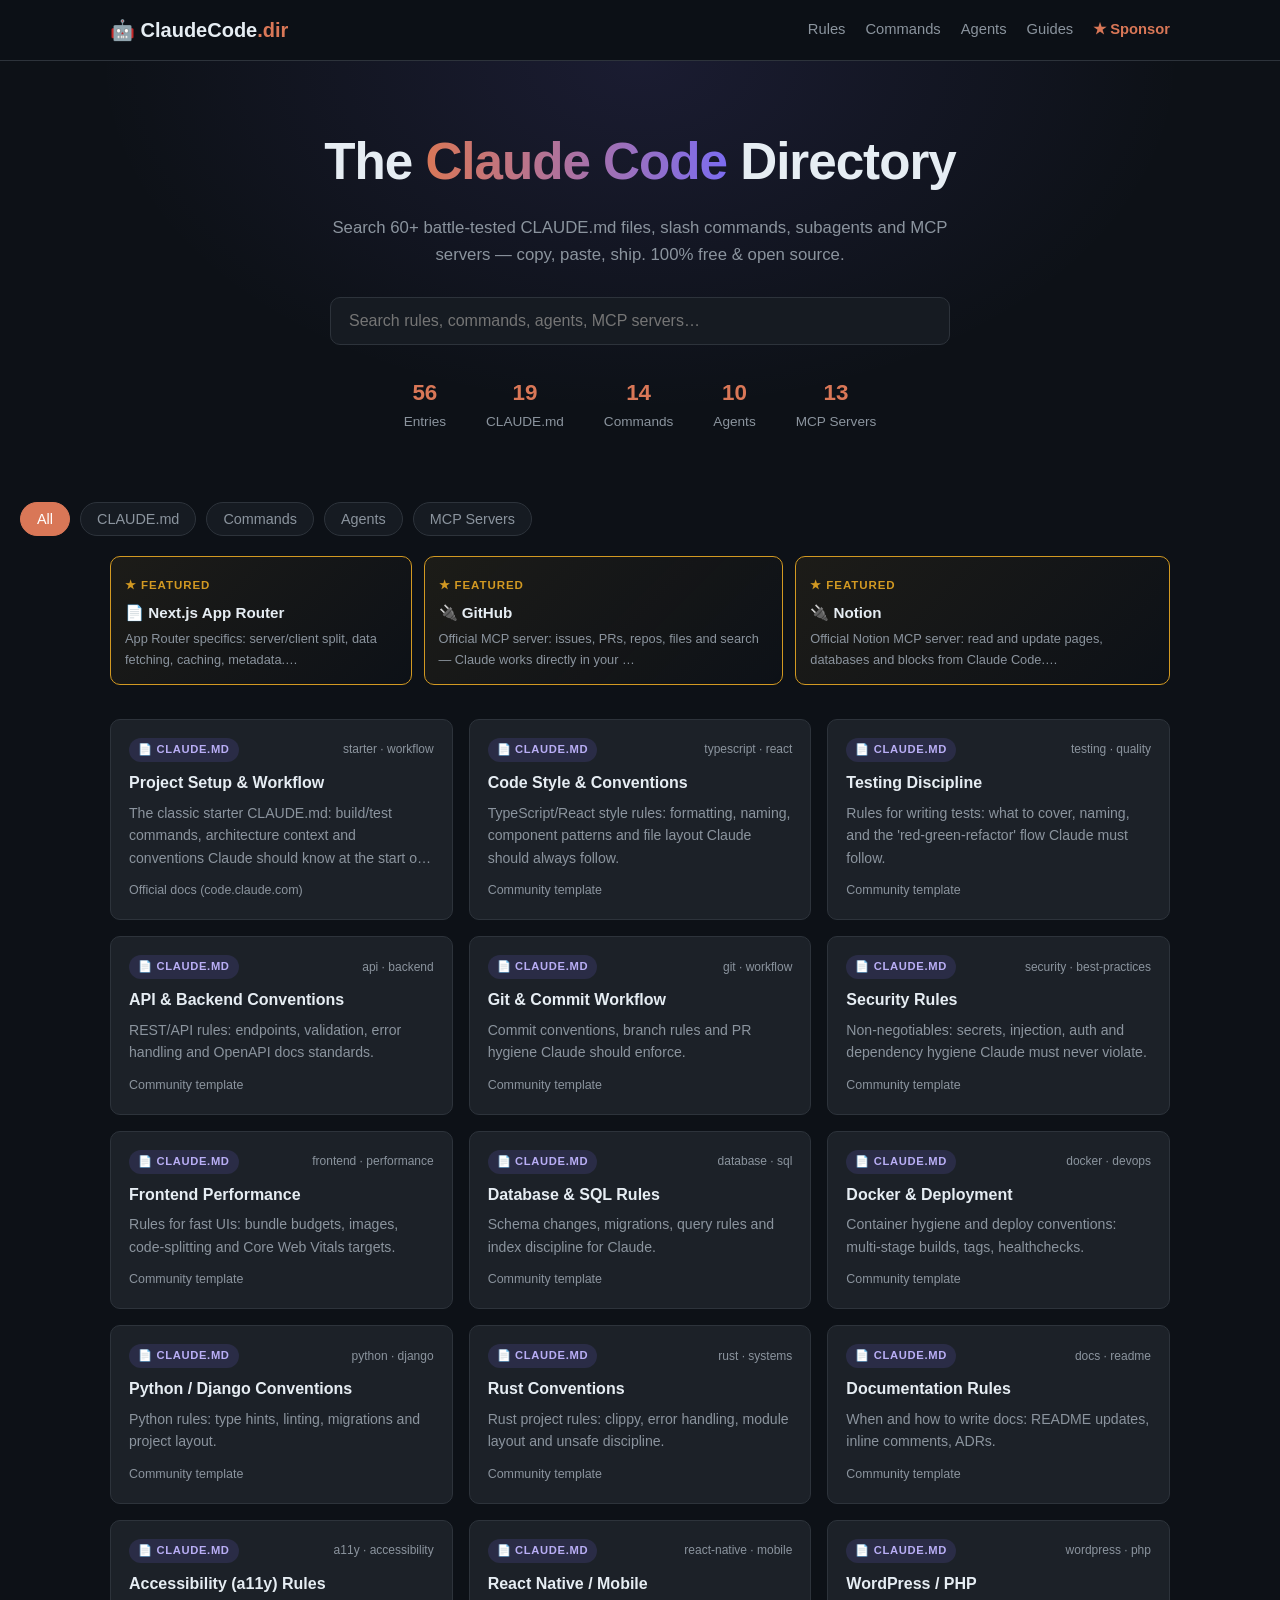
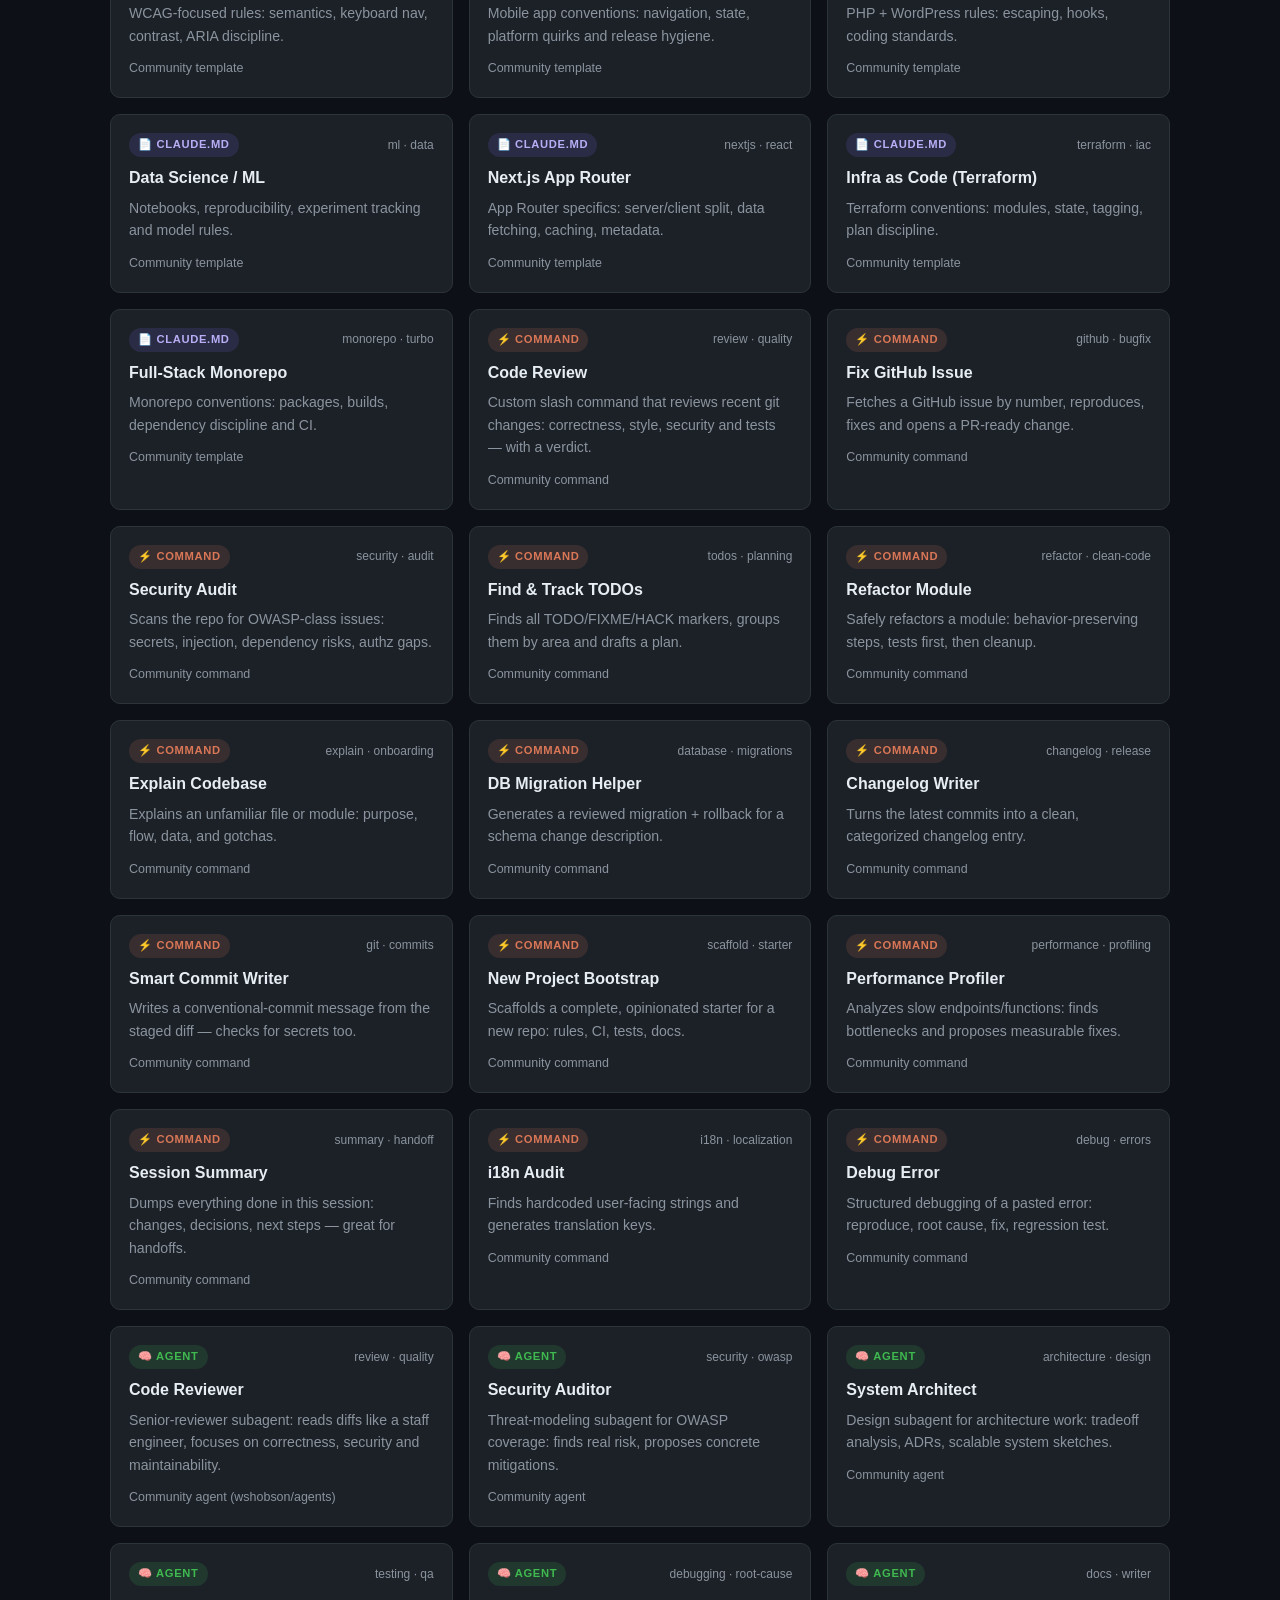
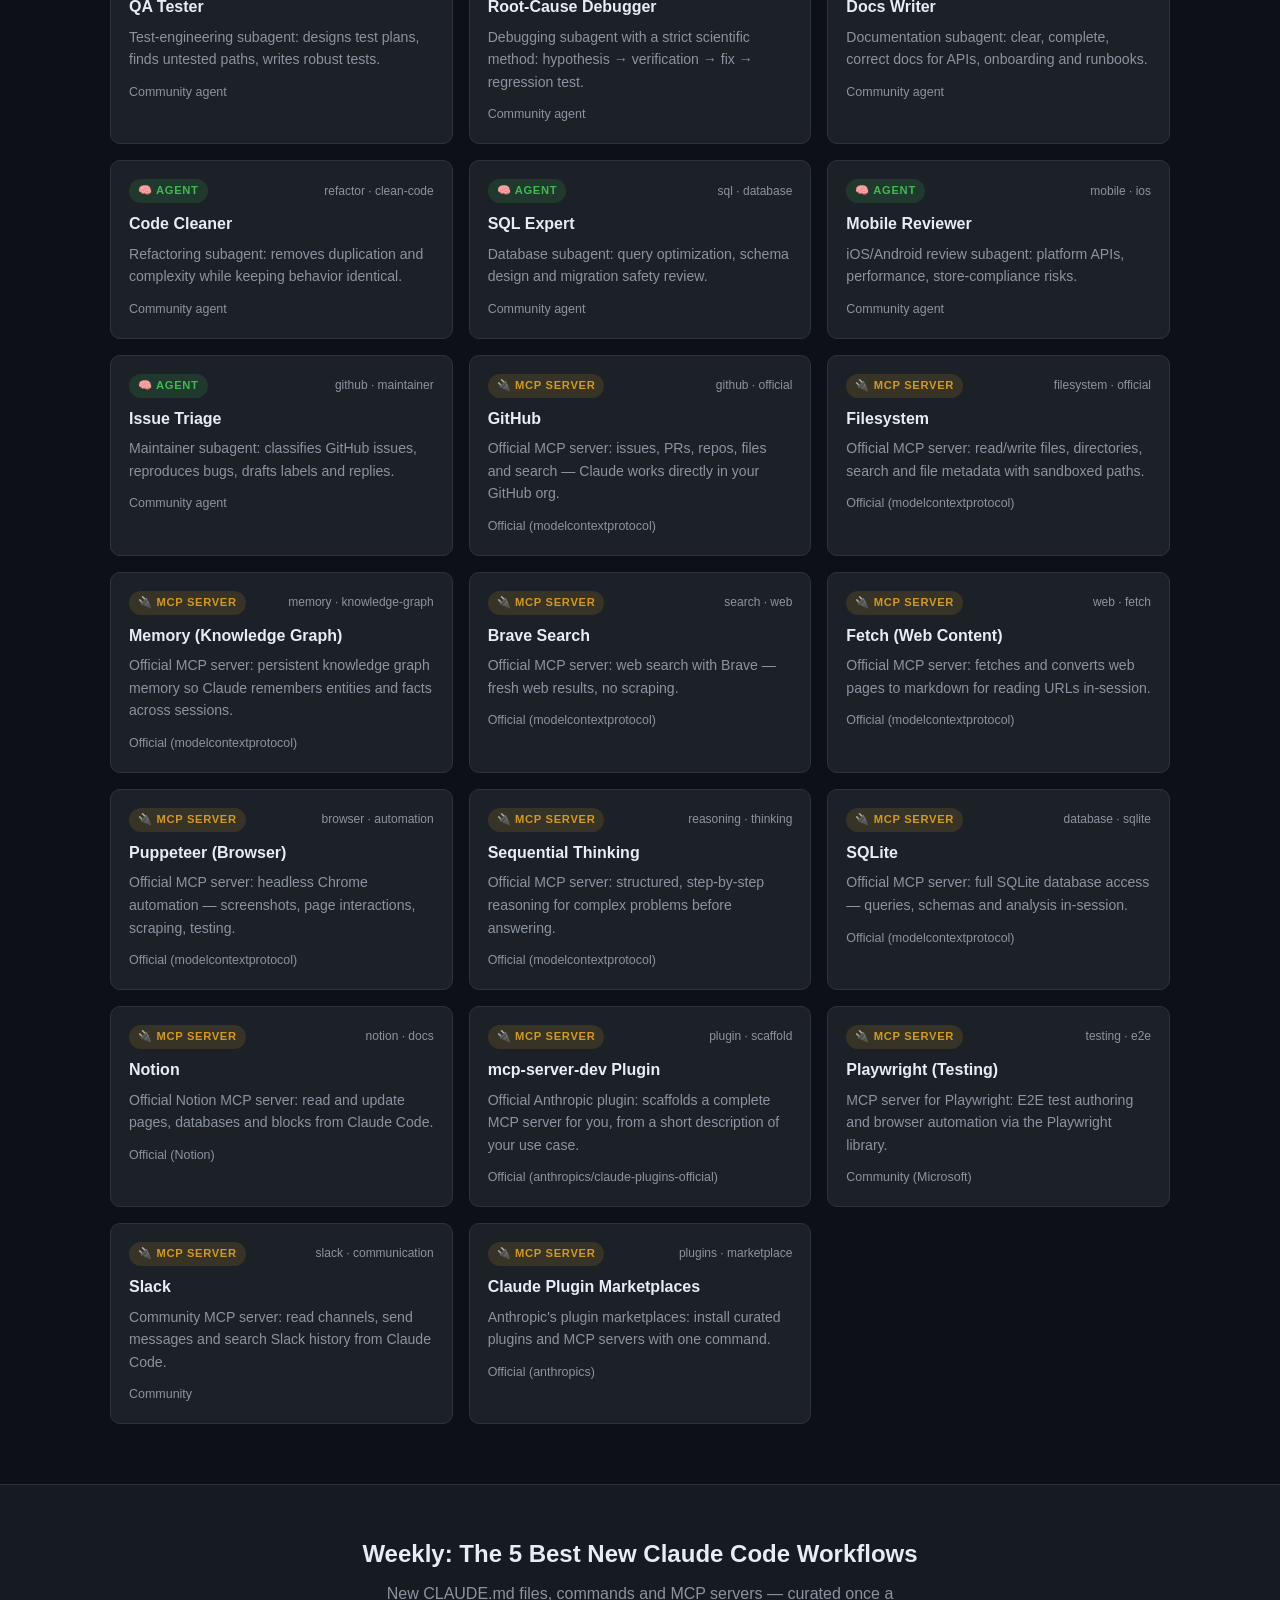
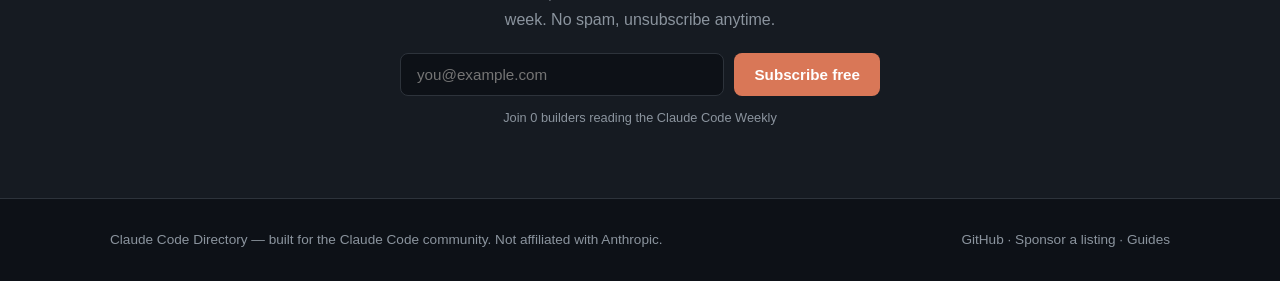
==== commit 8fbd041b: "Allow inline styles in CSP (static site, no user input)" ====
--- a/index.html
+++ b/index.html
@@ -3,7 +3,7 @@
 <head>
   <meta charset="UTF-8">
   <meta name="viewport" content="width=device-width, initial-scale=1.0">
-  <meta http-equiv="Content-Security-Policy" content="default-src 'self'; script-src 'self'; style-src 'self'; img-src 'self' data:; connect-src 'self'; base-uri 'self'; form-action https://buttondown.com; object-src 'none'; frame-ancestors 'none'">
+  <meta http-equiv="Content-Security-Policy" content="default-src 'self'; script-src 'self'; style-src 'self' 'unsafe-inline'; img-src 'self' data:; connect-src 'self'; base-uri 'self'; form-action https://buttondown.com; object-src 'none'; frame-ancestors 'none'">
   <meta name="referrer" content="strict-origin-when-cross-origin">
   <title>Claude Code Directory — Best CLAUDE.md Rules, Commands, Agents & MCP Servers</title>
   <meta name="description" content="The curated, searchable directory of CLAUDE.md files, slash commands, subagents and MCP servers for Claude Code. Copy-paste workflows used by real teams. Open source, updated daily.">
@@ -19,10 +19,10 @@
   <header class="site-header">
     <div class="container header-inner">
       <a href="index.html" class="logo">🤖 ClaudeCode<span class="logo-accent">.dir</span></a>
-      <nav class="main-nav">
+<nav class="main-nav">
         <a href="index.html">Rules</a>
-        <a href="#commands">Commands</a>
-        <a href="#agents">Agents</a>
+        <a href="index.html">Commands</a>
+        <a href="index.html">Agents</a>
         <a href="guides/index.html">Guides</a>
         <a href="sponsor.html" class="nav-cta">★ Sponsor</a>
       </nav>
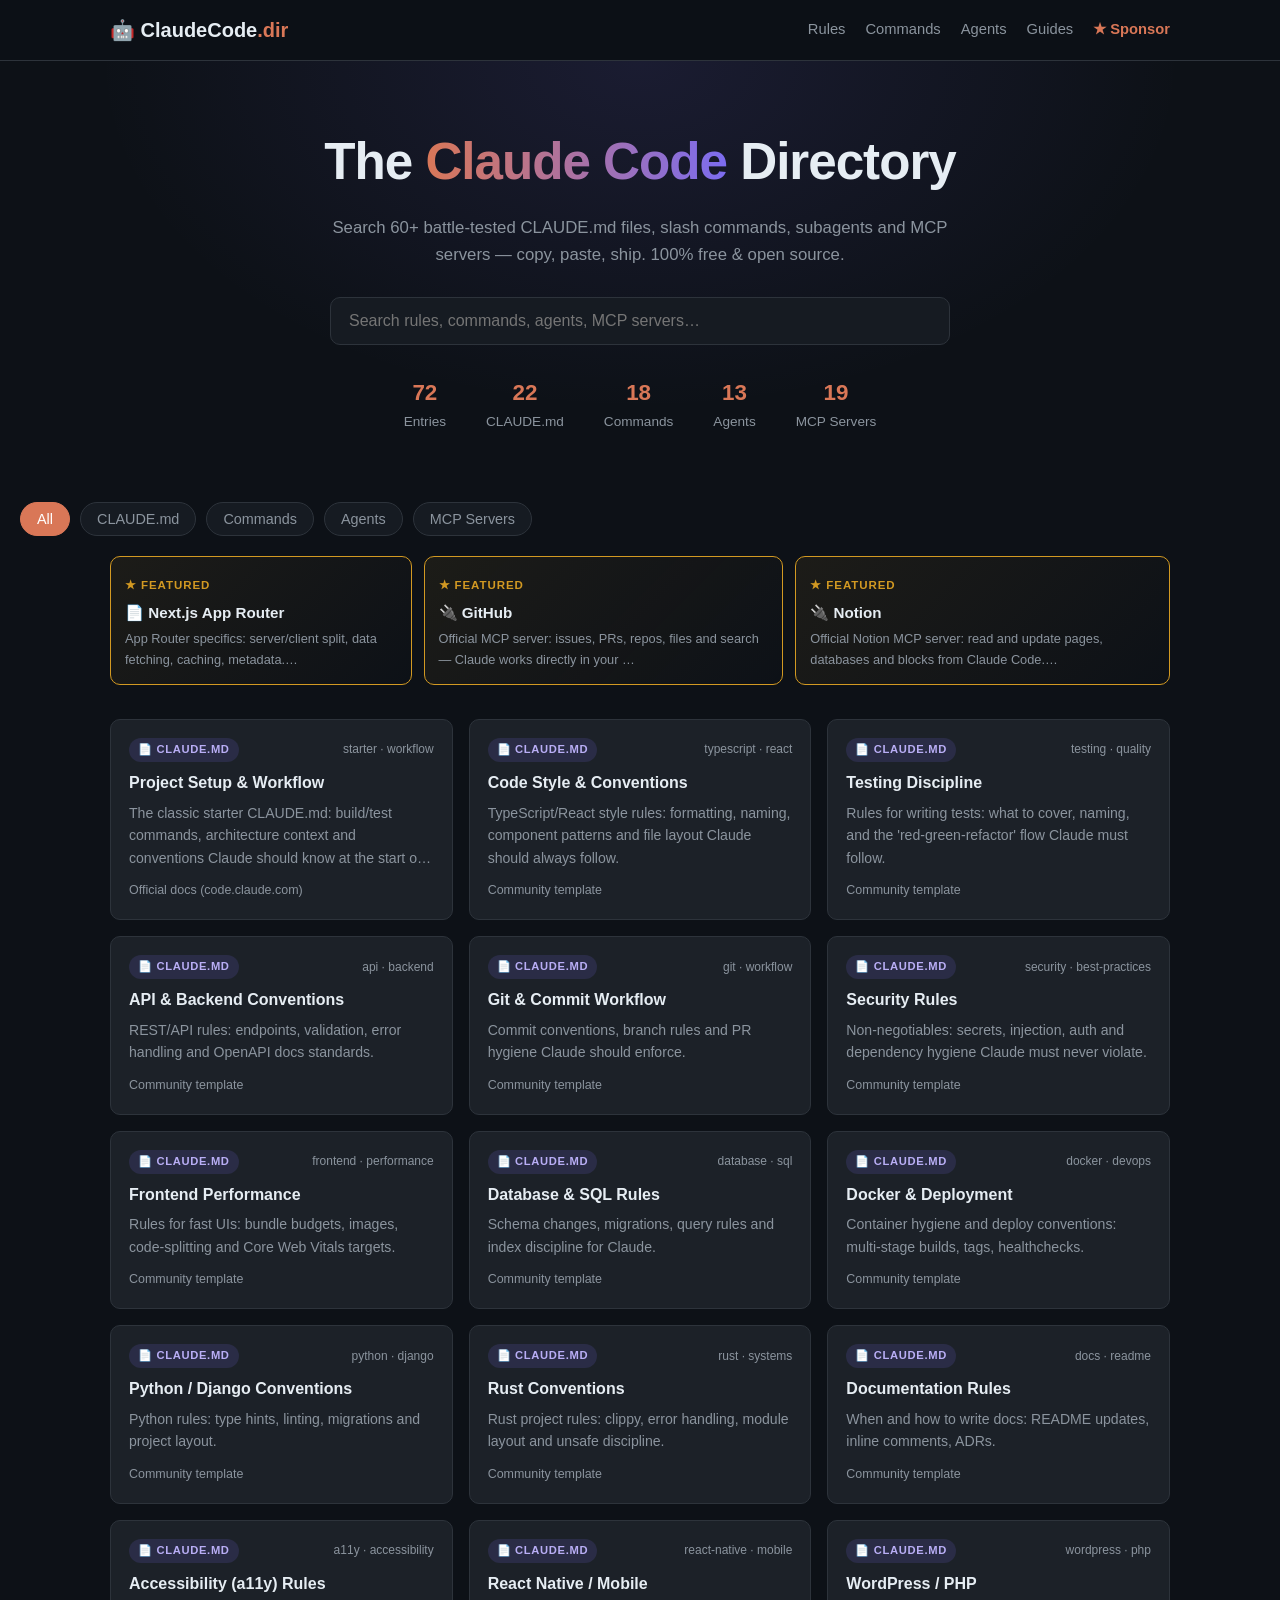
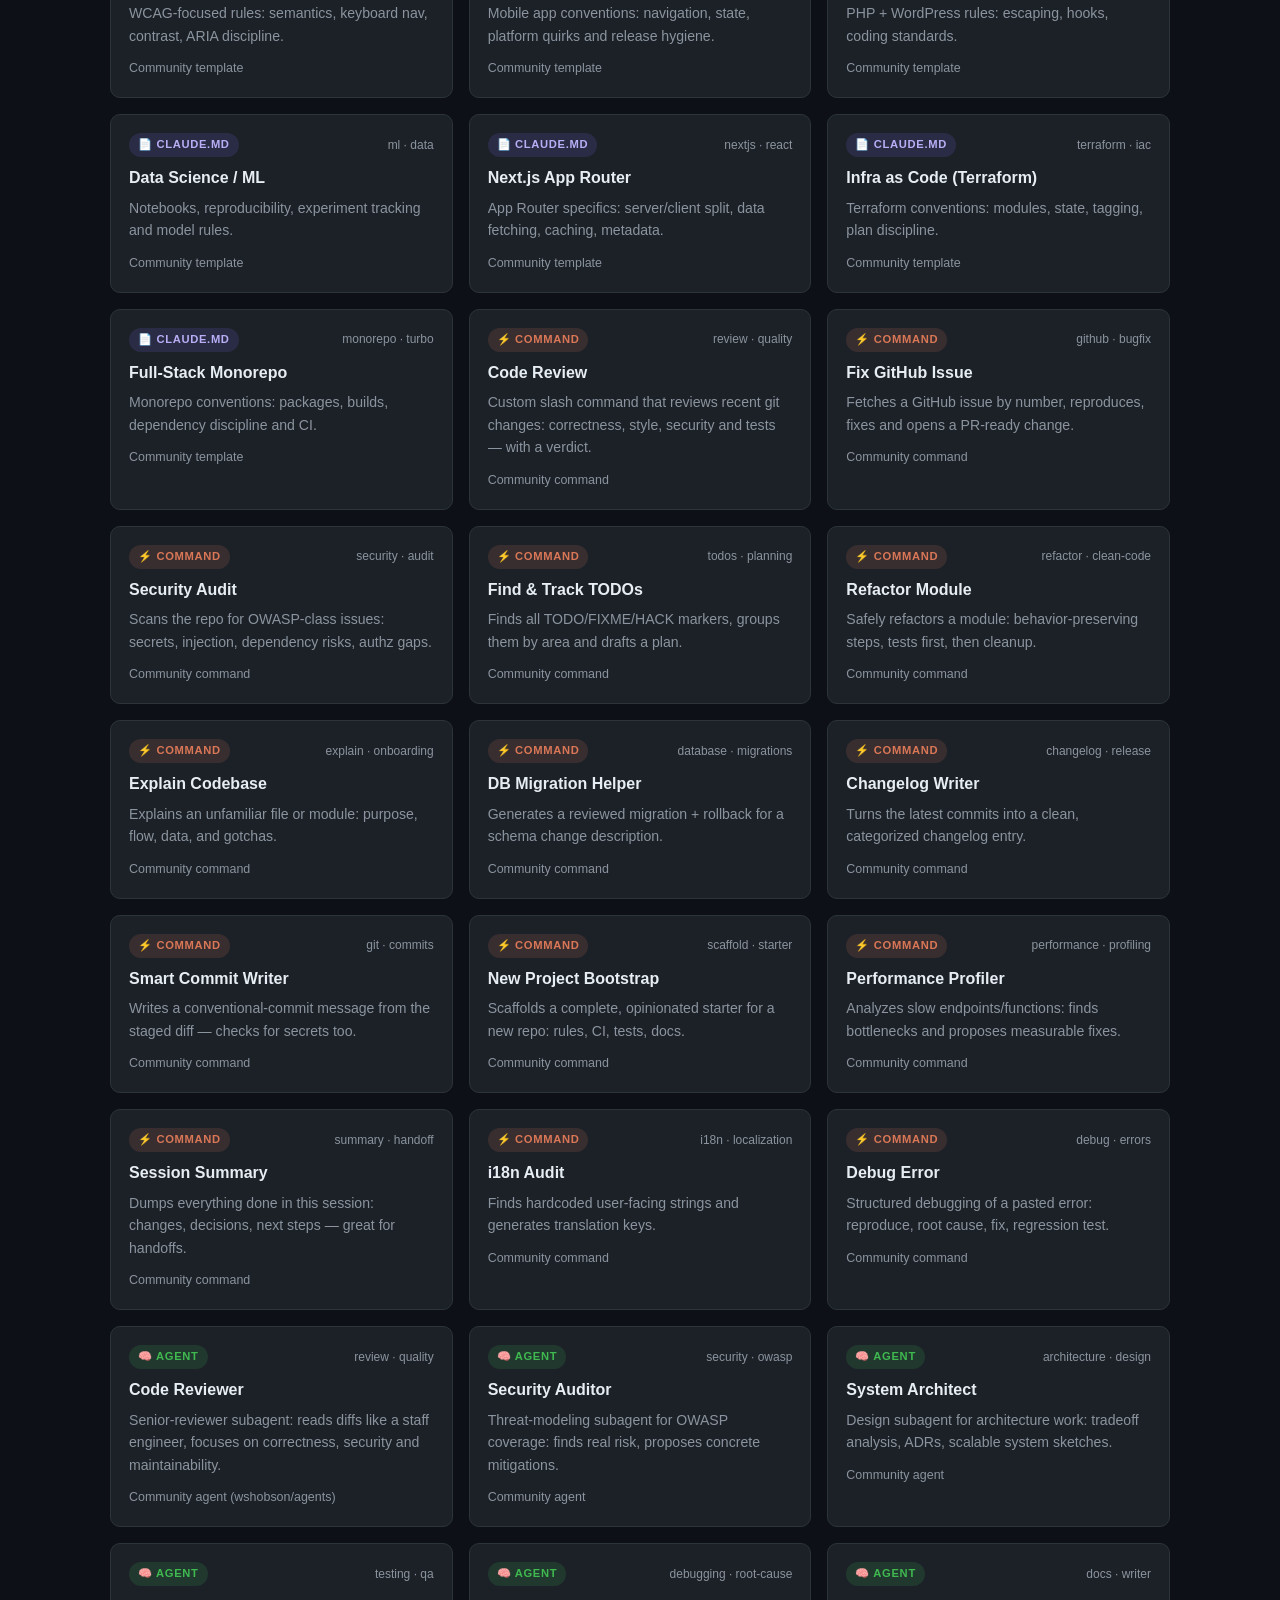
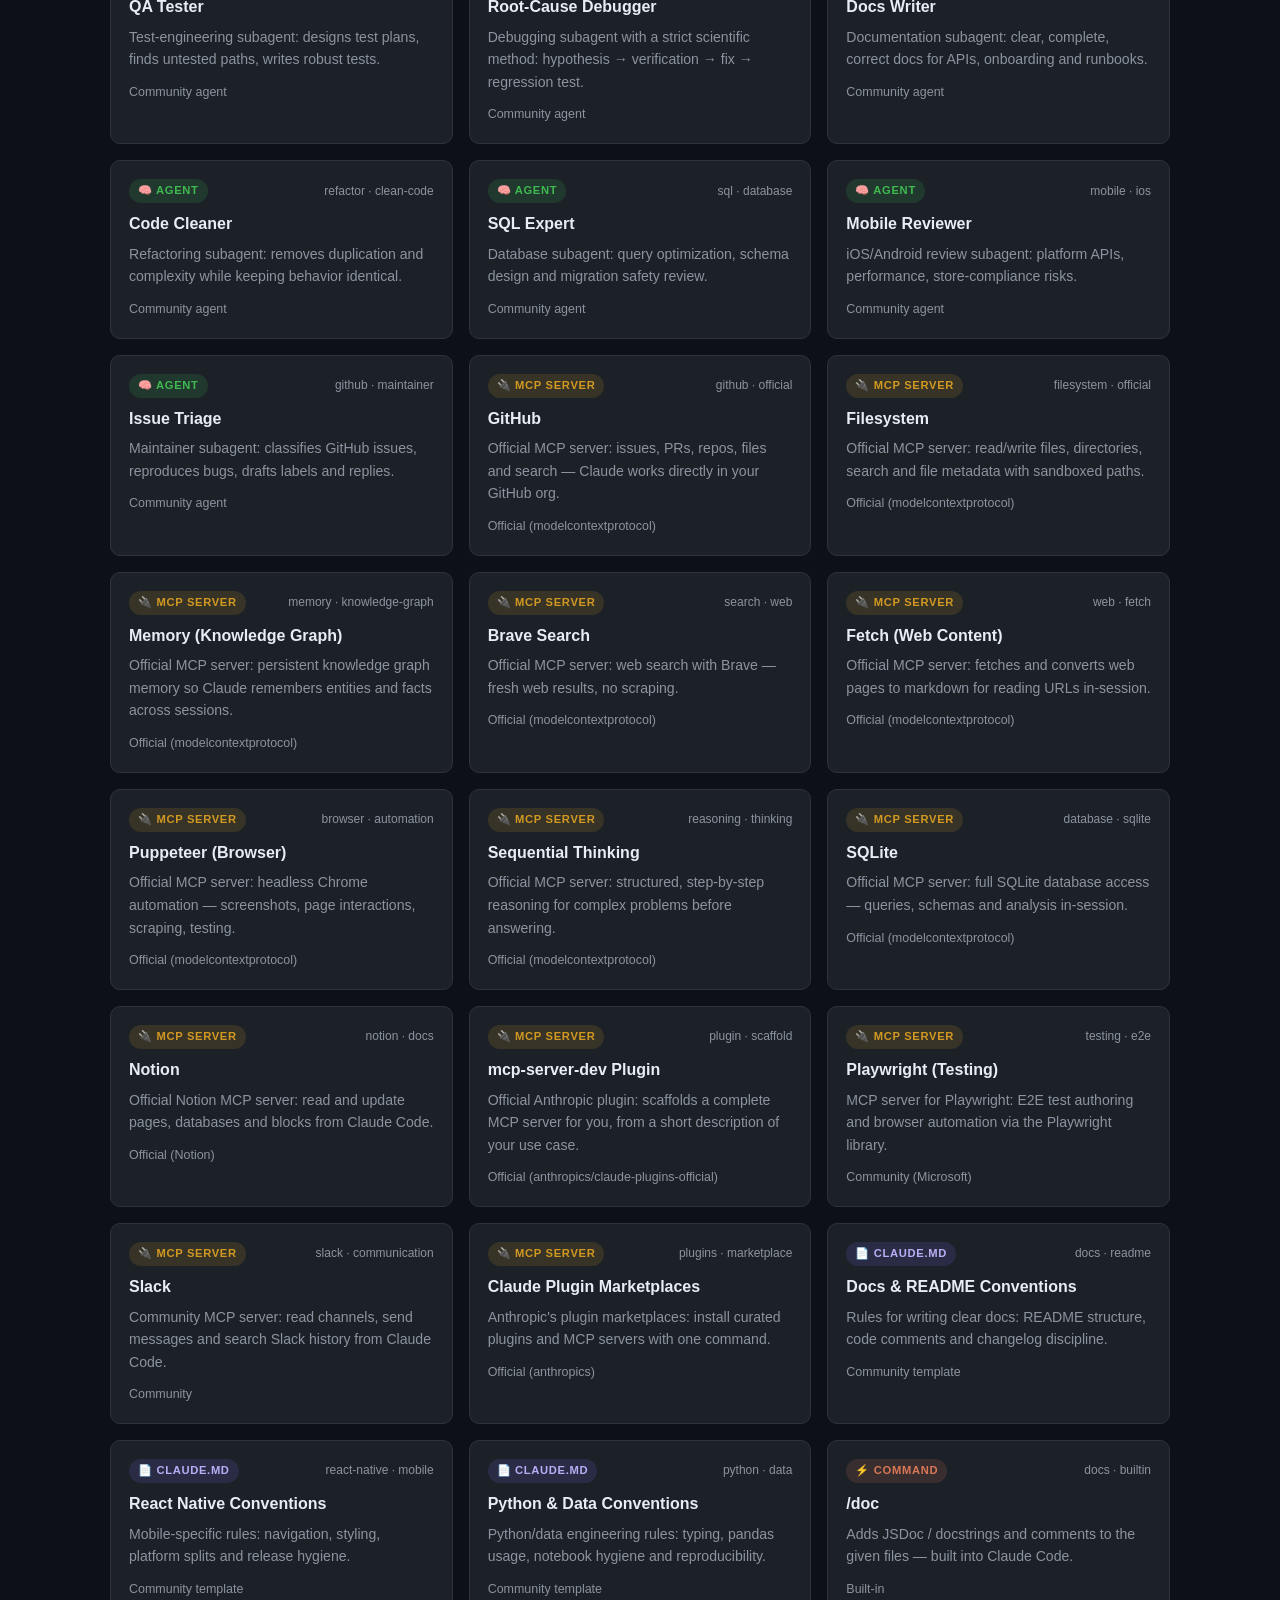
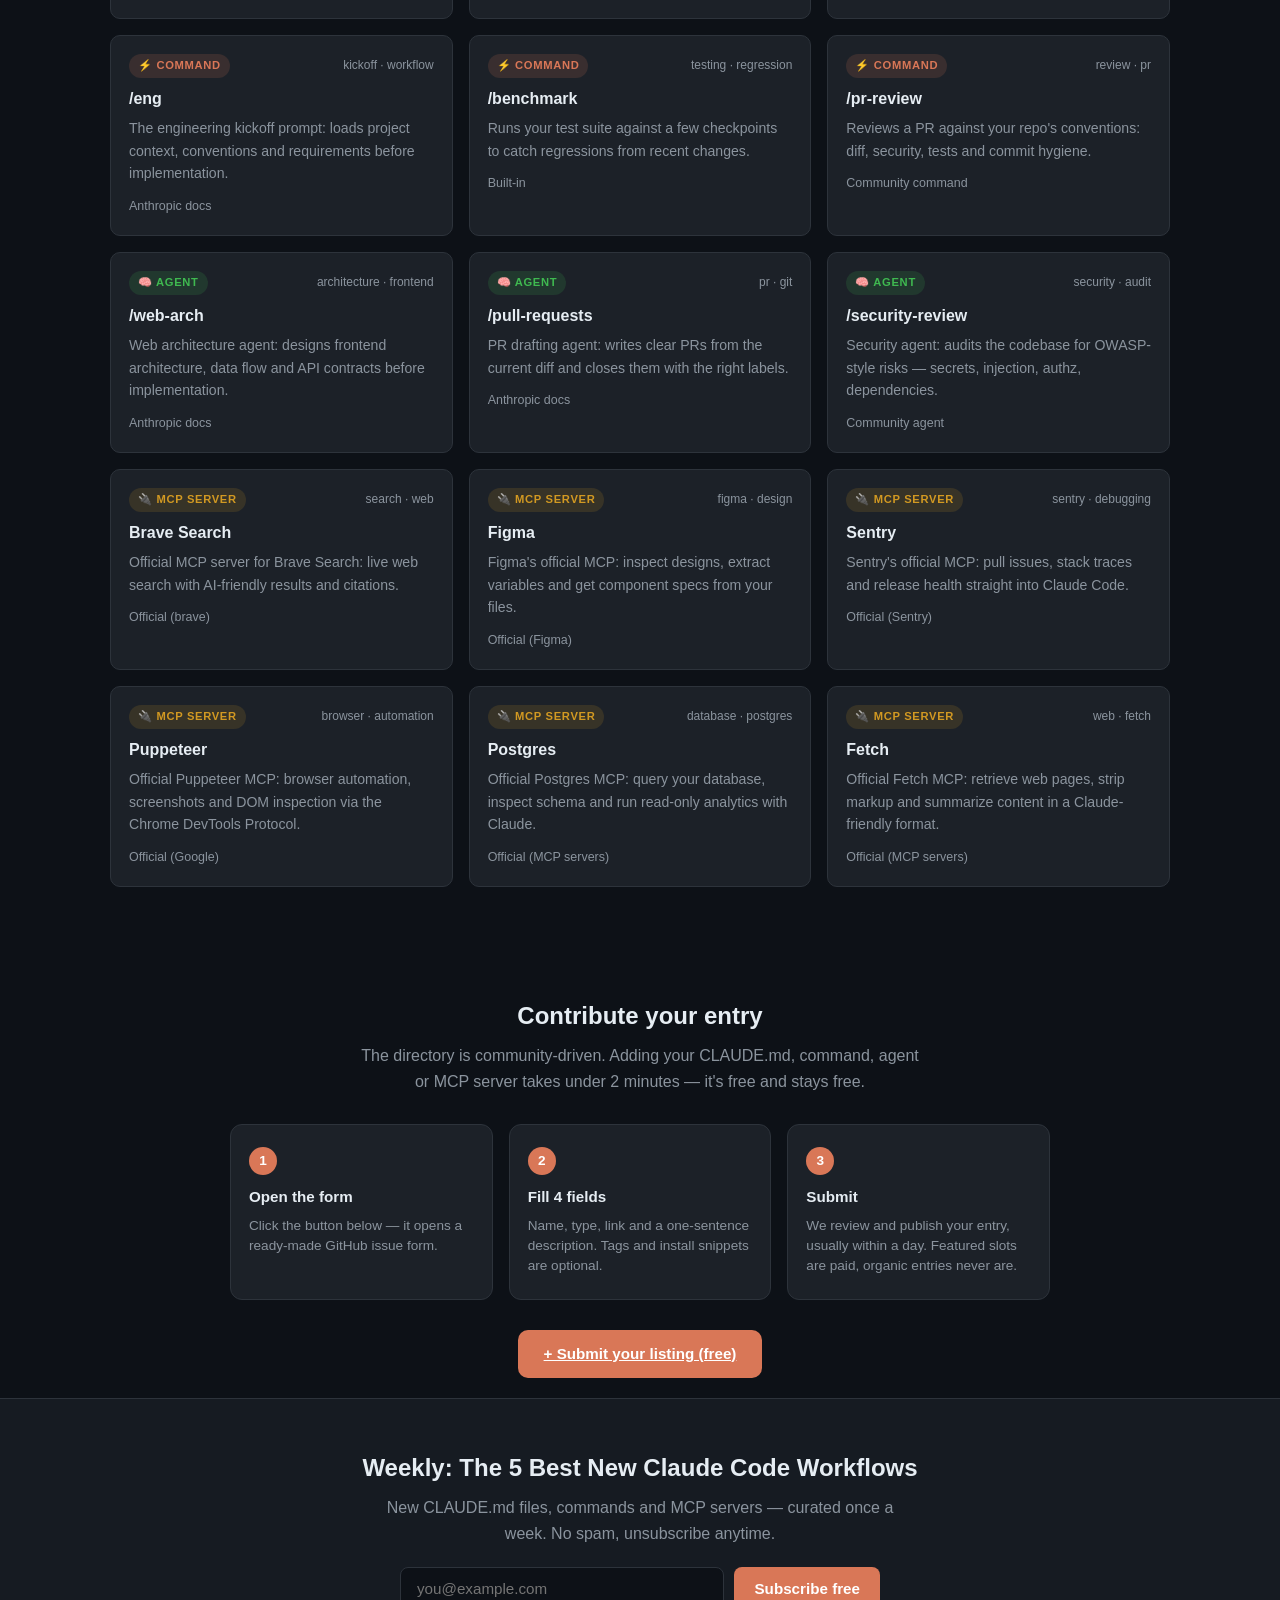
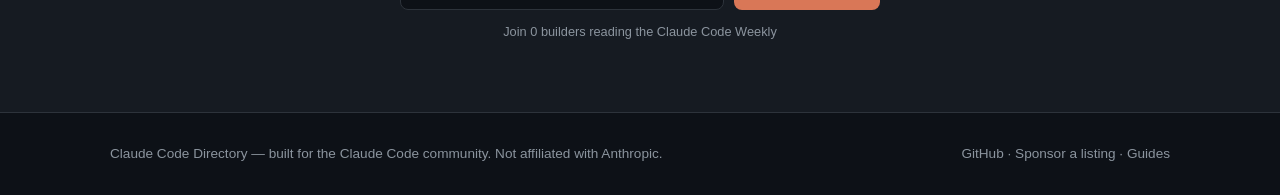
==== commit 939bd5a6: "Add 16 entries, enrich listing form, how-to-contribute section, example issue" ====
--- a/index.html
+++ b/index.html
@@ -59,7 +59,7 @@
       <div class="featured-strip" id="featuredStrip"></div>
       <div class="grid" id="entriesGrid"></div>
       <div class="empty-state" id="emptyState" hidden>
-        <p>No results for that search. <a href="https://github.com/aiagentdeveloper/claudecodedir/issues" target="_blank">Submit it on GitHub</a> — contributions welcome!</p>
+        <p>No results for that search. <a href="https://github.com/aiagentdeveloper/claudecodedir/issues/new?template=submit-listing.yml" target="_blank">Submit it on GitHub</a> — contributions welcome!</p>
       </div>
     </section>
 
@@ -67,11 +67,35 @@
       <h2 class="rec-title">Tools we recommend</h2>
       <div class="rec-grid" id="recGrid"></div>
     </section>
+
+    <section class="container howto">
+      <h2>Contribute your entry</h2>
+      <p class="howto-sub">The directory is community-driven. Adding your CLAUDE.md, command, agent or MCP server takes under 2 minutes — it's free and stays free.</p>
+      <div class="howto-steps">
+        <div class="step">
+          <span class="step-num">1</span>
+          <h3>Open the form</h3>
+          <p>Click the button below — it opens a ready-made GitHub issue form.</p>
+        </div>
+        <div class="step">
+          <span class="step-num">2</span>
+          <h3>Fill 4 fields</h3>
+          <p>Name, type, link and a one-sentence description. Tags and install snippets are optional.</p>
+        </div>
+        <div class="step">
+          <span class="step-num">3</span>
+          <h3>Submit</h3>
+          <p>We review and publish your entry, usually within a day. Featured slots are paid, organic entries never are.</p>
+        </div>
+      </div>
+      <p class="howto-cta"><a class="btn-primary" href="https://github.com/aiagentdeveloper/claudecodedir/issues/new?template=submit-listing.yml" target="_blank" rel="noopener">+ Submit your listing (free)</a></p>
+    </section>
+
   <section class="newsletter">
       <div class="container newsletter-inner">
         <h2>Weekly: The 5 Best New Claude Code Workflows</h2>
         <p>New CLAUDE.md files, commands and MCP servers — curated once a week. No spam, unsubscribe anytime.</p>
-        <form id="newsletterForm" action="https://buttondown.com/api/emails/embed-subscribe/yourusername" method="post" target="_blank">
+        <form id="newsletterForm" action="https://buttondown.com/api/emails/embed-subscribe/claudecodedir" method="post" target="_blank">
           <input type="email" name="email" placeholder="you@example.com" required>
           <input type="hidden" value="1" name="embed">
           <button type="submit">Subscribe free</button>
--- a/css/style.css
+++ b/css/style.css
@@ -148,6 +148,17 @@
 #newsletterForm button:hover { opacity: .9; }
 .newsletter-note { font-size: .8rem; margin-top: 12px !important; color: var(--text-dim); }
 
+/* How to contribute */
+.howto { padding: 50px 0 20px; text-align: center; }
+.howto h2 { font-size: 1.5rem; margin-bottom: 8px; }
+.howto-sub { color: var(--text-dim); max-width: 560px; margin: 0 auto 30px; }
+.howto-steps { display: grid; grid-template-columns: repeat(auto-fit, minmax(220px, 1fr)); gap: 16px; max-width: 820px; margin: 0 auto 30px; }
+.step { background: var(--bg-card); border: 1px solid var(--border); border-radius: 12px; padding: 22px 18px; text-align: left; }
+.step-num { display: inline-flex; align-items: center; justify-content: center; width: 28px; height: 28px; border-radius: 50%; background: var(--accent); color: #fff; font-weight: 700; font-size: .85rem; margin-bottom: 10px; }
+.step h3 { font-size: .95rem; margin-bottom: 6px; }
+.step p { color: var(--text-dim); font-size: .85rem; line-height: 1.5; }
+.howto-cta .btn-primary { display: inline-block; padding: 12px 26px; border-radius: 10px; font-size: .95rem; }
+
 @media (max-width: 640px) {
   #newsletterForm { flex-direction: column; }
 }
